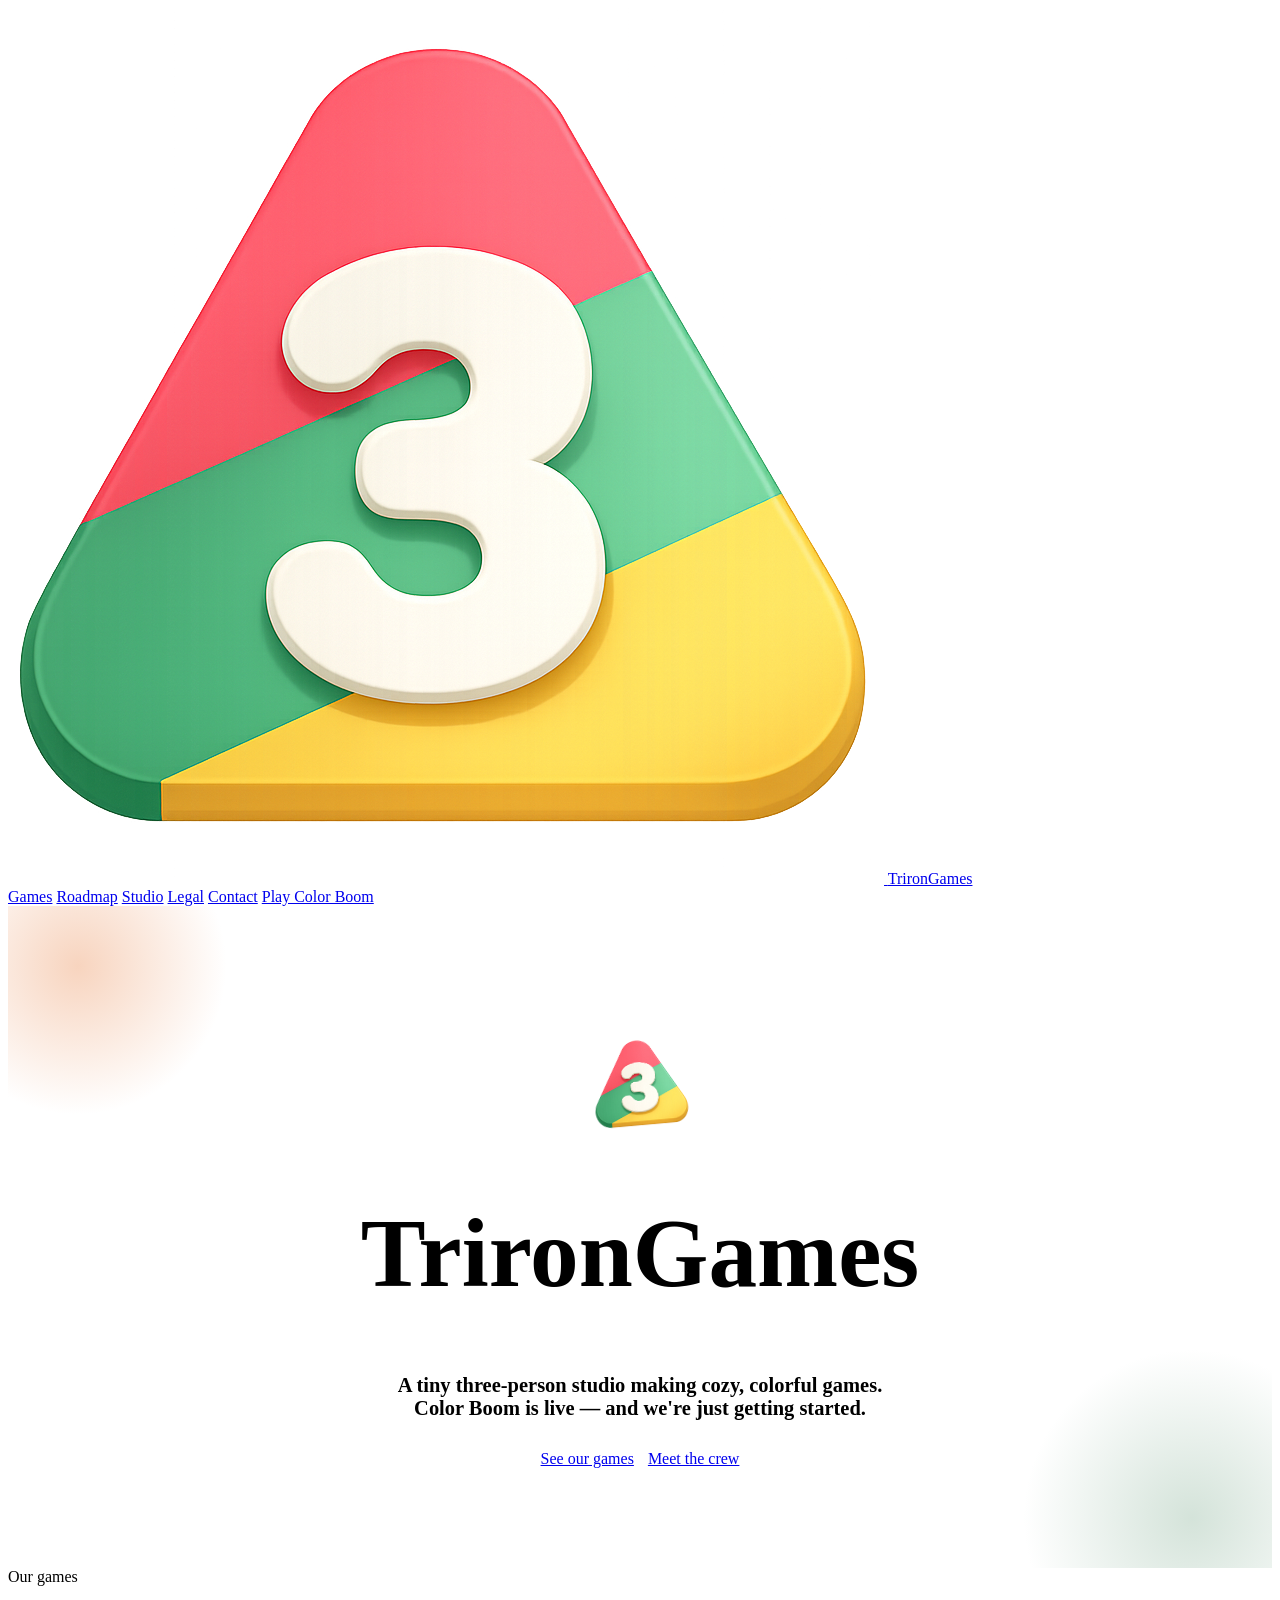
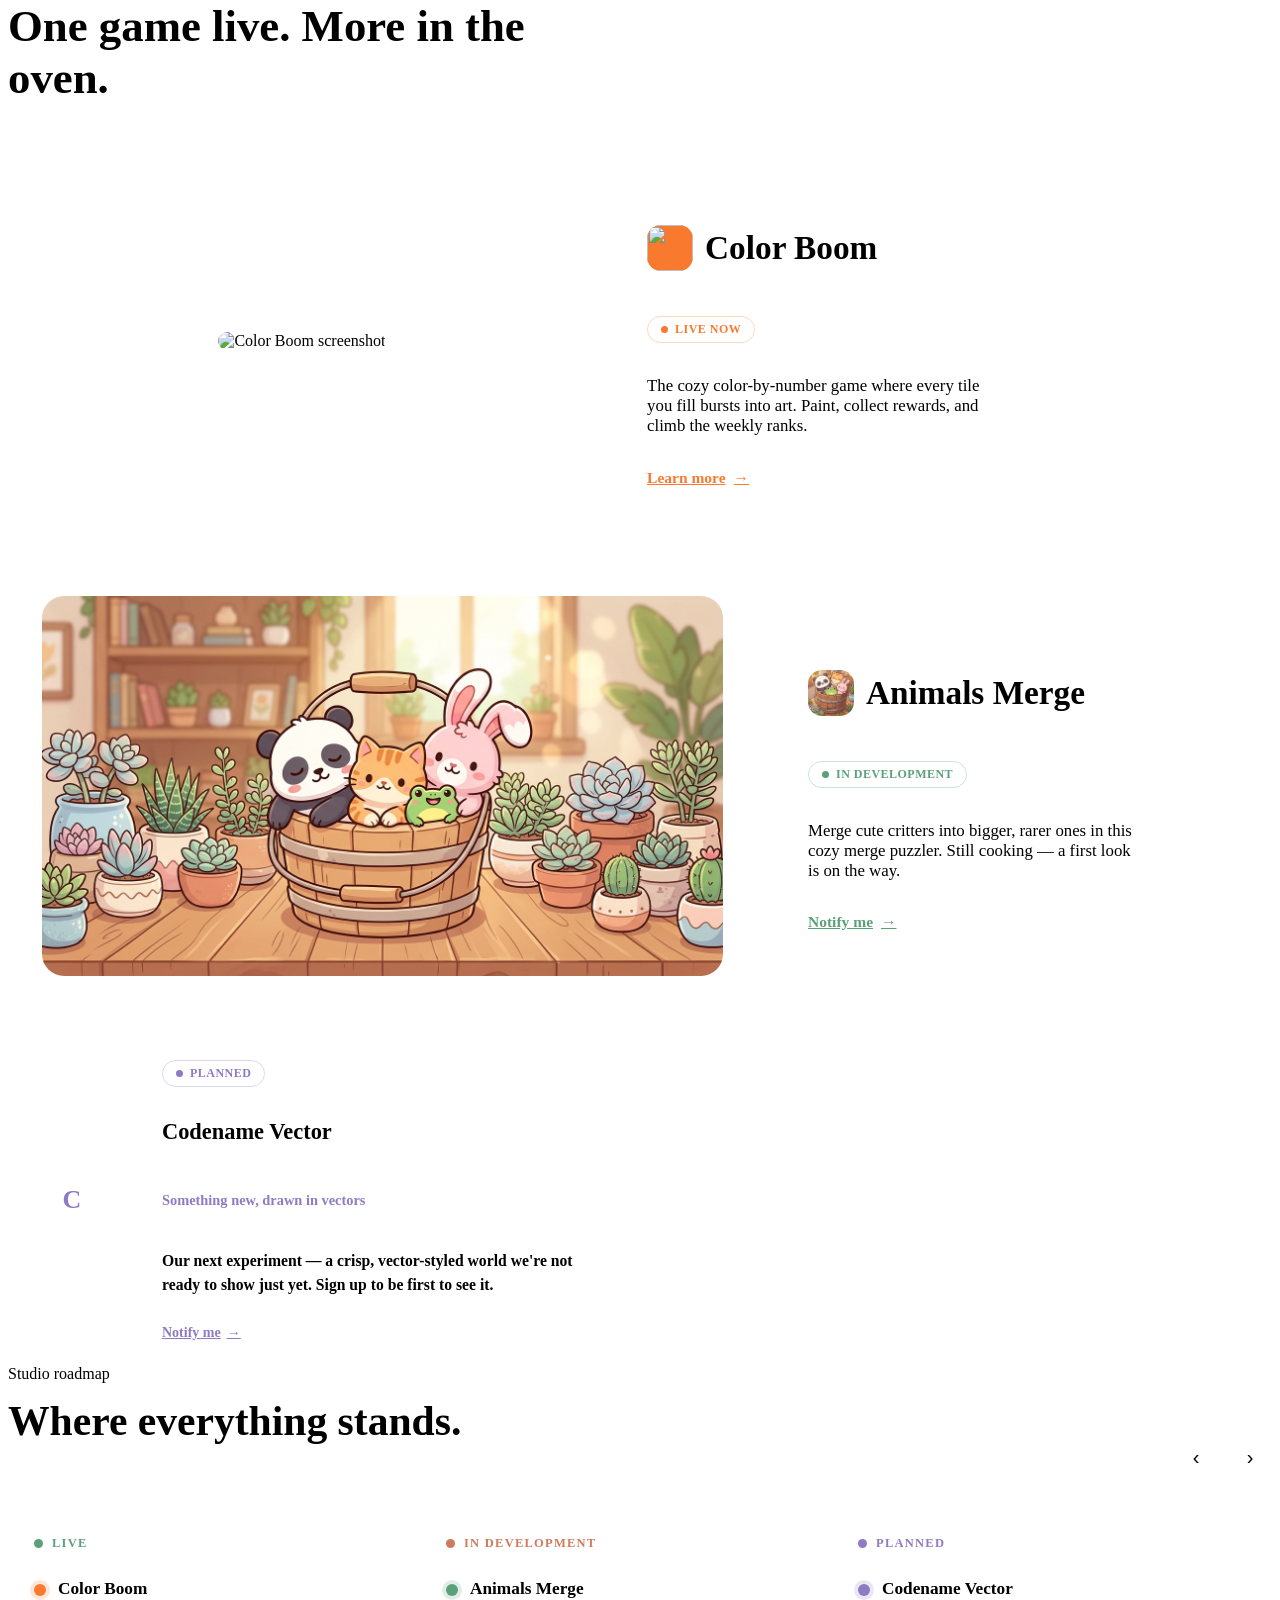
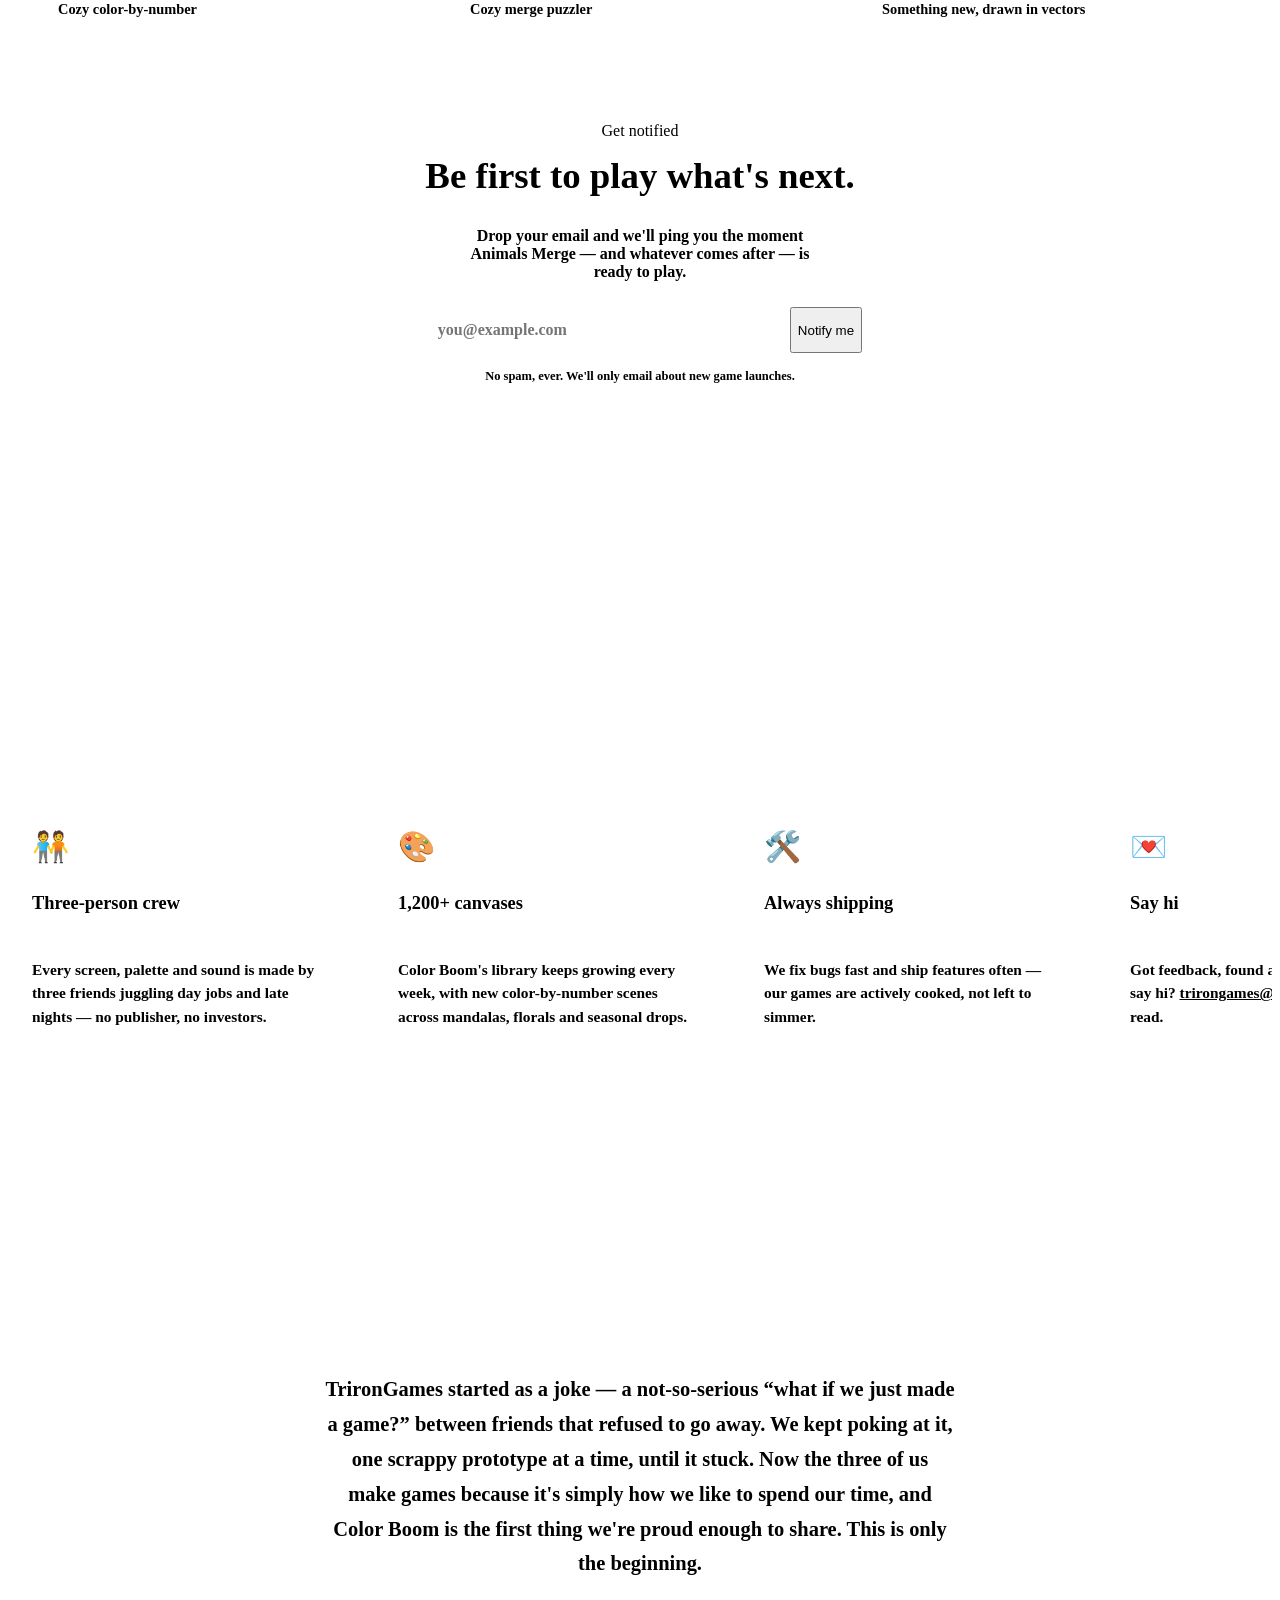
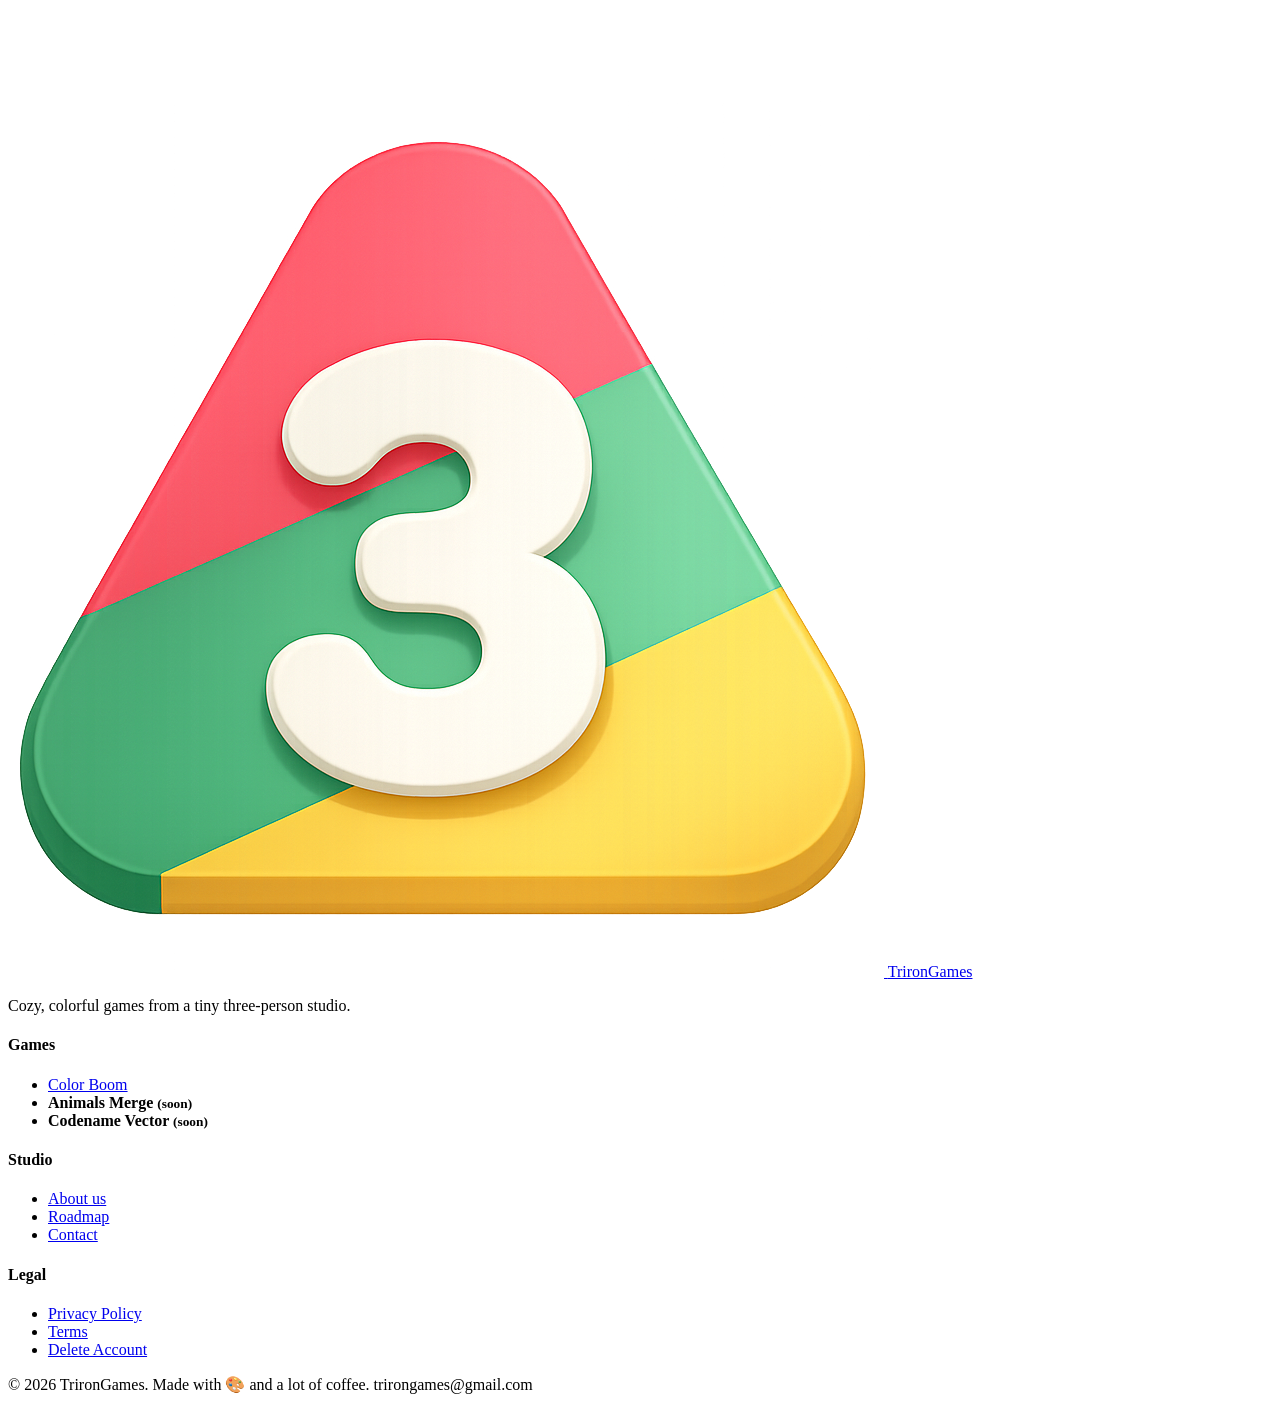
==== index.html @ b2eb78f8 "Refresh Animals Merge art and studio branding - Swap Animals Merge banner/icon for the new assets, a" ====
<!DOCTYPE html>
<html lang="en">
<head>
<meta charset="UTF-8" />
<meta name="viewport" content="width=device-width, initial-scale=1.0" />
<title>TrironGames — A tiny indie game studio</title>
<meta name="description" content="TrironGames is a tiny three-person indie studio making cozy, colorful games. Color Boom is live, with more on the way." />
<meta name="theme-color" content="#B25C43" />
<link rel="canonical" href="https://yuseres.github.io/trirongames/" />
<meta property="og:type" content="website" />
<meta property="og:site_name" content="TrironGames" />
<meta property="og:title" content="TrironGames — A tiny indie game studio" />
<meta property="og:description" content="A tiny three-person indie studio making cozy, colorful games. Color Boom is live, with more on the way." />
<meta property="og:url" content="https://yuseres.github.io/trirongames/" />
<meta property="og:image" content="https://yuseres.github.io/trirongames/games/color-boom/assets/logo.png" />
<meta name="twitter:card" content="summary_large_image" />
<link rel="icon" href="favicon.ico" sizes="any" />
<link rel="icon" type="image/png" href="assets/TrironGamesLogo2.png" />
<link rel="preconnect" href="https://fonts.googleapis.com" />
<link rel="preconnect" href="https://fonts.gstatic.com" crossorigin />
<link href="https://fonts.googleapis.com/css2?family=Baloo+2:wght@500;600;700;800&family=Nunito:wght@400;600;700;800;900&display=swap" rel="stylesheet" />
<link rel="stylesheet" href="assets/site.css" />
<style>
  /* Home-page-only styles */
  .home-hero {
    padding: clamp(80px, 11vw, 130px) 0 clamp(60px, 8vw, 100px); text-align: center;
    background: linear-gradient(165deg, var(--card-2) 0%, var(--bg-2) 60%, #E9D9CA 100%);
    border-radius: 0 0 var(--r-xl) var(--r-xl);
    color: var(--ink); position: relative; overflow: hidden;
  }
  .home-hero::before, .home-hero::after {
    content: ""; position: absolute; border-radius: 50%; pointer-events: none; opacity: .5;
  }
  .home-hero::before { width: 300px; height: 300px; top: -90px; left: -80px; background: radial-gradient(circle, #F0A97E, transparent 70%); }
  .home-hero::after  { width: 340px; height: 340px; bottom: -120px; right: -90px; background: radial-gradient(circle, #A9C7B4, transparent 70%); }
  .home-hero > * { position: relative; z-index: 1; }
  .home-hero .mark-big {
    width: 96px; height: 96px; border-radius: 26px; margin: 0 auto 26px;
    overflow: hidden;
    display: grid; place-items: center; font-size: 50px; color: #fff;
    box-shadow: var(--shadow-lg); transform: rotate(-5deg); background: var(--card);
  }
  .home-hero .mark-big img { width: 100%; height: 100%; object-fit: cover; display: block; }
  .home-hero h1 { font-size: clamp(3.1rem, 7.6vw, 6.6rem); color: var(--ink); }
  .home-hero .tag {
    margin: 20px auto 0; max-width: 48ch; font-size: clamp(1.05rem, 1.6vw, 1.3rem);
    color: var(--ink-2); font-weight: 700;
  }
  .home-hero .actions { display: flex; gap: 14px; justify-content: center; margin-top: 30px; flex-wrap: wrap; }

  /* ---------- Status pills (shared across grid + roadmap) ---------- */
  .status-pill {
    display: inline-flex; align-items: center; gap: 7px; font-family: var(--font-display);
    font-weight: 800; font-size: 12px; letter-spacing: .04em; text-transform: uppercase;
    padding: 5px 13px; border-radius: 999px; align-self: flex-start;
    color: var(--game-accent);
    background: color-mix(in srgb, var(--game-accent) 12%, var(--card));
    border: 1px solid color-mix(in srgb, var(--game-accent) 30%, transparent);
  }
  .status-pill::before { content: ""; width: 7px; height: 7px; border-radius: 50%; background: var(--game-accent); }
  .status-pill.is-live::before { box-shadow: 0 0 0 0 color-mix(in srgb, var(--game-accent) 60%, transparent); animation: pulse 2s infinite; }
  @keyframes pulse { 0%{box-shadow:0 0 0 0 color-mix(in srgb,var(--game-accent) 55%,transparent);} 70%{box-shadow:0 0 0 7px transparent;} 100%{box-shadow:0 0 0 0 transparent;} }

  /* ---------- Games grid ---------- */
  .games-grid { display: grid; grid-template-columns: 1fr; gap: 24px; }
  .game-card {
    display: grid; grid-template-columns: 1fr 1.15fr; align-items: stretch;
    border-radius: var(--r-xl); overflow: hidden; box-shadow: var(--shadow-lg);
    background: var(--card);
  }
  .game-card .shot { position: relative; background: color-mix(in srgb, var(--game-accent) 10%, var(--card-2)); display: grid; place-items: center; padding: 30px; }
  .game-card .shot img { border-radius: 26px; box-shadow: var(--shadow-md); border: 4px solid #fff; max-height: 380px; }
  .game-card .info { padding: clamp(30px, 4vw, 52px); display: flex; flex-direction: column; gap: 16px; justify-content: center; align-items: flex-start; }
  .game-card .icon-row { display: flex; align-items: center; gap: 12px; }
  .game-card .icon-row .mini-mark {
    width: 46px; height: 46px; border-radius: 14px; display: grid; place-items: center; font-size: 24px; color: #fff;
    overflow: hidden; box-shadow: var(--shadow-pop); background: var(--game-accent);
  }
  .game-card .icon-row .mini-mark img { width: 100%; height: 100%; object-fit: cover; display: block; }
  .game-card h3 { font-size: clamp(1.6rem, 2.6vw, 2.2rem); }
  .game-card p.blurb { color: var(--ink-2); font-size: 1.05rem; max-width: 40ch; }
  .game-card .learn { font-family: var(--font-display); font-weight: 700; font-size: 15.5px; color: var(--game-accent); display: inline-flex; align-items: center; gap: 8px; }
  .game-card .learn:hover .arrow { transform: translateX(3px); }
  .game-card .arrow { transition: transform .2s; }
  @media (max-width: 800px) { .game-card { grid-template-columns: 1fr; } }

  /* Coming-soon codename cards */
  .codename-grid { display: grid; grid-template-columns: 1fr 1fr; gap: 24px; margin-top: 24px; }
  .codename-card {
    display: grid; grid-template-columns: 128px 1fr; align-items: stretch;
    border-radius: var(--r-lg); overflow: hidden; box-shadow: var(--shadow-md);
    background: var(--card); border: 1px solid var(--line);
  }
  .codename-card .cc-art {
    display: grid; place-items: center; position: relative; overflow: hidden;
    background:
      radial-gradient(circle at 30% 25%, color-mix(in srgb, var(--game-accent) 45%, transparent), transparent 60%),
      radial-gradient(circle at 75% 80%, color-mix(in srgb, var(--game-accent) 30%, transparent), transparent 55%),
      color-mix(in srgb, var(--game-accent) 14%, var(--card-2));
  }
  .codename-card .cc-art .cc-mark {
    width: 62px; height: 62px; border-radius: 18px; display: grid; place-items: center;
    background: var(--card); box-shadow: var(--shadow-sm); overflow: hidden;
    font-family: var(--font-display); font-weight: 800; font-size: 26px; color: var(--game-accent);
  }
  .codename-card .cc-art .cc-mark img { width: 100%; height: 100%; object-fit: cover; display: block; }
  .codename-card .cc-body { padding: 26px 26px 24px; display: flex; flex-direction: column; gap: 10px; }
  .codename-card h3 { font-size: 1.4rem; }
  .codename-card .cc-genre { font-family: var(--font-display); font-weight: 700; font-size: .9rem; color: var(--game-accent); }
  .codename-card .blurb { color: var(--ink-2); font-size: .98rem; font-weight: 600; line-height: 1.55; }
  .codename-card .cc-notify { font-family: var(--font-display); font-weight: 800; font-size: 14px; color: var(--game-accent); display: inline-flex; align-items: center; gap: 6px; margin-top: 2px; }
  .codename-card .cc-notify:hover { color: var(--game-accent); }
  @media (max-width: 720px) { .codename-grid { grid-template-columns: 1fr; } .codename-card { grid-template-columns: 92px 1fr; } }

  /* ---------- Studio roadmap ---------- */
  .roadmap-head { display: flex; align-items: flex-end; justify-content: space-between; gap: 24px; margin-bottom: 30px; flex-wrap: wrap; }
  .roadmap-nav { display: flex; gap: 10px; }
  .rm-arrow {
    width: 44px; height: 44px; border-radius: 50%; border: 1px solid var(--line-2);
    background: var(--card); color: var(--ink); font-size: 20px; cursor: pointer; transition: .2s; box-shadow: var(--shadow-sm);
  }
  .rm-arrow:hover { transform: translateY(-2px); color: var(--primary); }
  .roadmap-row { display: flex; gap: 20px; overflow-x: auto; scroll-snap-type: x mandatory; padding-bottom: 6px; scrollbar-width: none; }
  .roadmap-row::-webkit-scrollbar { display: none; }
  .stage {
    scroll-snap-align: start; flex: 0 0 min(340px, 86vw);
    background: var(--card); border-radius: var(--r-lg); border: 1px solid var(--line);
    box-shadow: var(--shadow-md); padding: 26px; display: flex; flex-direction: column; gap: 8px;
  }
  .stage-label { font-family: var(--font-display); font-weight: 800; font-size: 12.5px; letter-spacing: .1em; text-transform: uppercase; color: var(--ink-3); display: flex; align-items: center; gap: 9px; margin-bottom: 8px; }
  .stage-label .dot { width: 9px; height: 9px; border-radius: 50%; background: currentColor; }
  .stage-game { display: flex; align-items: flex-start; gap: 12px; padding: 12px 0; border-top: 1px solid var(--line); }
  .stage-game:first-of-type { border-top: none; }
  .stage-game .sg-dot { width: 12px; height: 12px; border-radius: 50%; margin-top: 5px; flex: 0 0 auto; background: var(--game-accent); box-shadow: 0 0 0 4px color-mix(in srgb, var(--game-accent) 18%, transparent); }
  .stage-game b { font-family: var(--font-display); font-weight: 800; font-size: 1.08rem; color: var(--ink); }
  .stage-game span { display: block; font-size: .9rem; font-weight: 600; color: var(--ink-2); margin-top: 2px; }
  .stage-empty { color: var(--ink-3); font-weight: 700; font-size: .95rem; padding: 12px 0; }

  /* ---------- Dev log — dark contrasting band ---------- */
  .devlog-band { background: var(--ink); padding: clamp(56px, 8vw, 100px) 0; margin-top: clamp(56px, 8vw, 100px); }
  .devlog-head { display: flex; align-items: flex-end; justify-content: space-between; gap: 24px; margin-bottom: 32px; flex-wrap: wrap; }
  .devlog-nav { display: flex; gap: 10px; }
  .devlog-arrow { width: 44px; height: 44px; border-radius: 50%; border: 1px solid rgba(255,255,255,.25); background: rgba(255,255,255,.08); color: #fff; font-size: 20px; cursor: pointer; transition: .2s; }
  .devlog-arrow:hover { background: rgba(255,255,255,.18); }
  .devlog-row { display: flex; gap: 18px; overflow-x: auto; scroll-snap-type: x mandatory; padding-bottom: 6px; scrollbar-width: none; }
  .devlog-row::-webkit-scrollbar { display: none; }
  .devlog-card { scroll-snap-align: start; flex: 0 0 min(300px, 84vw); background: var(--card); border-radius: var(--r-lg); padding: 26px 24px; display: flex; flex-direction: column; gap: 10px; box-shadow: var(--shadow-md); }
  .devlog-card .dl-em { font-size: 30px; }
  .devlog-card h3 { font-family: var(--font-display); font-weight: 800; font-size: 1.15rem; color: var(--ink); }
  .devlog-card p { font-size: .96rem; color: var(--ink-2); font-weight: 600; line-height: 1.55; }
  .devlog-card p a { color: var(--primary); font-weight: 800; }

  /* ---------- Notify-me hook ---------- */
  .notify-panel {
    background: linear-gradient(150deg, var(--card) 0%, var(--card-2) 100%);
    border: 1px solid var(--line); border-radius: var(--r-xl); box-shadow: var(--shadow-lg);
    padding: clamp(36px, 5vw, 60px); text-align: center; max-width: 720px; margin: 0 auto;
  }
  .notify-panel h2 { font-size: clamp(1.6rem, 3vw, 2.3rem); }
  .notify-panel p.sub { color: var(--ink-2); font-weight: 700; margin: 12px auto 0; max-width: 44ch; }
  .notify-form { display: flex; gap: 12px; justify-content: center; margin-top: 26px; flex-wrap: wrap; }
  .notify-form input {
    font-family: var(--font-body); font-weight: 700; font-size: 16px; color: var(--ink);
    padding: 14px 20px; border-radius: 999px; border: 1px solid var(--line-2); background: var(--card);
    min-width: min(320px, 78vw); outline: none; transition: border-color .2s, box-shadow .2s;
  }
  .notify-form input:focus { border-color: var(--primary); box-shadow: 0 0 0 4px color-mix(in srgb, var(--primary) 18%, transparent); }
  .notify-done { display: none; margin-top: 22px; font-family: var(--font-display); font-weight: 800; font-size: 1.15rem; color: var(--primary); }
  .notify-note { margin-top: 16px; font-size: 12.5px; font-weight: 700; color: var(--ink-3); }

  /* ---------- Team roster ---------- */
  .roster { display: grid; grid-template-columns: repeat(3, 1fr); gap: 24px; margin-top: 40px; }
  .member {
    background: var(--card); border: 1px solid var(--line); border-radius: var(--r-lg);
    box-shadow: var(--shadow-md); padding: 34px 26px; text-align: center; display: flex; flex-direction: column; align-items: center; gap: 8px;
  }
  .member .av-ring { padding: 5px; border-radius: 50%; background: linear-gradient(150deg, color-mix(in srgb, var(--game-accent) 65%, #fff), var(--game-accent)); box-shadow: 0 12px 26px -10px color-mix(in srgb, var(--game-accent) 60%, transparent); margin-bottom: 8px; }
  .member .av { width: 128px; height: 128px; border-radius: 50%; object-fit: cover; background: var(--card-2); border: 4px solid #fff; display: grid; place-items: center; font-family: var(--font-display); font-weight: 800; font-size: 44px; color: var(--game-accent); }
  .member .av img { width: 100%; height: 100%; border-radius: 50%; object-fit: cover; display: block; }
  .member b { font-family: var(--font-display); font-weight: 800; font-size: 1.5rem; color: var(--ink); }
  .member .role { font-weight: 800; font-size: .95rem; color: var(--game-accent); }
  .member .bio { font-size: .96rem; font-weight: 600; color: var(--ink-2); line-height: 1.55; max-width: 30ch; }
  .member .building { margin-top: 6px; font-family: var(--font-display); font-weight: 800; font-size: 11.5px; letter-spacing: .04em; text-transform: uppercase; color: var(--ink-2); background: var(--card-2); border: 1px solid var(--line); border-radius: 999px; padding: 5px 13px; }
  .member .building span { color: var(--game-accent); }
  @media (max-width: 820px) { .roster { grid-template-columns: 1fr; max-width: 420px; margin-left: auto; margin-right: auto; } }

  /* Studio intro panel */
  .who-panel { position: relative; overflow: hidden; background: var(--card); border-radius: var(--r-xl); box-shadow: var(--shadow-lg); padding: clamp(48px, 7vw, 80px) clamp(24px, 6vw, 60px); text-align: center; }
  .who-panel::before { content: ""; position: absolute; top: -120px; right: -120px; width: 320px; height: 320px; border-radius: 50%; background: radial-gradient(circle, var(--primary-2), transparent 70%); opacity: .16; pointer-events: none; }
  .who-pill { position: relative; display: inline-flex; align-items: center; justify-content: center; padding: 16px 46px; border-radius: 999px; margin-bottom: clamp(24px, 4vw, 40px); background: linear-gradient(150deg, var(--primary-2), var(--primary)); box-shadow: var(--shadow-pop); font-family: var(--font-display); font-weight: 800; color: #fff; font-size: clamp(1.6rem, 3.2vw, 2.4rem); letter-spacing: -.01em; z-index: 1; white-space: nowrap; }
  .who-story { max-width: 62ch; margin: 0 auto; position: relative; z-index: 1; font-size: clamp(1.05rem, 1.6vw, 1.28rem); line-height: 1.7; font-weight: 700; color: var(--ink); text-wrap: pretty; }
  .who-story .hl { color: var(--primary); font-weight: 800; }
</style>
<template id="__bundler_thumbnail">
<svg xmlns="http://www.w3.org/2000/svg" viewBox="0 0 100 100">
<rect width="100" height="100" fill="#F6EFE7"/>
<rect x="30" y="30" width="40" height="40" rx="12" fill="#B25C43"/>
<circle cx="50" cy="50" r="9" fill="#fff"/>
</svg>
</template>
</head>
<body>

<nav class="site-nav">
  <div class="wrap">
    <div class="nav-inner">
      <a class="site-brand" href="#top">
        <span class="mark"><img src="assets/trirongames-icon.png" alt="" /></span>
        <span>TrironGames</span>
      </a>
      <div class="site-nav-links">
        <a href="#games">Games</a>
        <a href="#roadmap">Roadmap</a>
        <a href="#studio">Studio</a>
        <a href="legal/index.html">Legal</a>
        <a href="mailto:trirongames@gmail.com">Contact</a>
        <a class="cta" href="games/color-boom/index.html">Play Color Boom</a>
      </div>
    </div>
  </div>
</nav>

<header class="home-hero wrap" id="top">
  <div class="mark-big"><img src="assets/trirongames-icon.png" alt="" /></div>
  <h1>TrironGames</h1>
  <p class="tag">A tiny three-person studio making cozy, colorful games. Color Boom is live — and we're just getting started.</p>
  <div class="actions">
    <a class="btn btn-primary" href="#games">See our games</a>
    <a class="btn btn-ghost" href="#studio">Meet the crew</a>
  </div>
</header>

<section class="section" id="games">
  <div class="wrap">
    <div style="max-width:620px; margin-bottom: 40px;">
      <span class="eyebrow">Our games</span>
      <h2 style="font-size:clamp(1.9rem,3.6vw,2.8rem); margin-top:14px;">One game live. More in the oven.</h2>
    </div>

    <div class="games-grid" id="gamesGrid" aria-live="polite"></div>
    <div class="codename-grid" id="codenameGrid"></div>

    <noscript>
      <ul style="margin-top:24px; line-height:2; font-weight:700;">
        <li><a href="games/color-boom/index.html">Color Boom</a> — live now, a cozy color-by-number game.</li>
        <li>Animals Merge — a cozy merge puzzler, in development.</li>
        <li>Codename Vector — a new vector-styled title, planned.</li>
      </ul>
    </noscript>
  </div>
</section>

<section class="section" id="roadmap" style="padding-top:0;">
  <div class="wrap">
    <div class="roadmap-head">
      <div>
        <span class="eyebrow">Studio roadmap</span>
        <h2 style="font-size:clamp(1.9rem,3.6vw,2.6rem); margin-top:14px;">Where everything stands.</h2>
      </div>
      <div class="roadmap-nav">
        <button class="rm-arrow" id="rmPrev" aria-label="Previous">‹</button>
        <button class="rm-arrow" id="rmNext" aria-label="Next">›</button>
      </div>
    </div>
    <div class="roadmap-row" id="roadmapRow"></div>
  </div>
</section>

<section class="section" id="notify" style="padding-top:0;">
  <div class="wrap">
    <div class="notify-panel">
      <span class="eyebrow" style="justify-content:center;">Get notified</span>
      <h2 style="margin-top:14px;">Be first to play what's next.</h2>
      <p class="sub">Drop your email and we'll ping you the moment Animals Merge — and whatever comes after — is ready to play.</p>
      <!-- Placeholder only: this form is inert and no data leaves the page yet.
           To go live, add action="https://formspree.io/f/XXXX" method="POST"
           and remove the preventDefault handler in the script below. -->
      <form class="notify-form" id="notifyForm" novalidate>
        <input type="email" id="notifyEmail" name="email" placeholder="you@example.com" aria-label="Email address" required />
        <button class="btn btn-primary" type="submit">Notify me</button>
      </form>
      <p class="notify-done" id="notifyDone">Thanks — you're on the list. We'll be in touch. 🎉</p>
      <p class="notify-note">No spam, ever. We'll only email about new game launches.</p>
    </div>
  </div>
</section>

<section class="devlog-band" id="devlog">
  <div class="wrap">
    <div class="devlog-head">
      <div>
        <span class="eyebrow" style="color:#fff;">Dev log</span>
        <h2 style="font-size:clamp(1.9rem,3.6vw,2.6rem); margin-top:14px; color:#fff;">Building it in the open.</h2>
      </div>
      <div class="devlog-nav">
        <button class="devlog-arrow" id="devlogPrev" aria-label="Previous">‹</button>
        <button class="devlog-arrow" id="devlogNext" aria-label="Next">›</button>
      </div>
    </div>
    <div class="devlog-row" id="devlogRow">
      <article class="devlog-card">
        <span class="dl-em">🧑‍🤝‍🧑</span>
        <h3>Three-person crew</h3>
        <p>Every screen, palette and sound is made by three friends juggling day jobs and late nights — no publisher, no investors.</p>
      </article>
      <article class="devlog-card">
        <span class="dl-em">🎨</span>
        <h3>1,200+ canvases</h3>
        <p>Color Boom's library keeps growing every week, with new color-by-number scenes across mandalas, florals and seasonal drops.</p>
      </article>
      <article class="devlog-card">
        <span class="dl-em">🛠️</span>
        <h3>Always shipping</h3>
        <p>We fix bugs fast and ship features often — our games are actively cooked, not left to simmer.</p>
      </article>
      <article class="devlog-card">
        <span class="dl-em">💌</span>
        <h3>Say hi</h3>
        <p>Got feedback, found a bug, or just want to say hi? <a href="mailto:trirongames@gmail.com">trirongames@gmail.com</a> always gets read.</p>
      </article>
    </div>
  </div>
</section>

<section class="section" id="studio" style="padding-top:0;">
  <div class="wrap">
    <div class="who-panel">
      <div class="who-pill">Who we are</div>
      <p class="who-story">
        TrironGames <span class="hl">started as a joke</span> — a not-so-serious
        “what if we just made a game?” between friends that refused to go away. We kept
        poking at it, one scrappy prototype at a time, until it stuck. Now the three of
        us make games because it's simply <span class="hl">how we like to spend our time</span>,
        and Color Boom is the first thing we're proud enough to share. This is only the beginning.
      </p>
    </div>

    <div class="roster" id="roster"></div>
  </div>
</section>

<footer class="site-footer">
  <div class="wrap">
    <div class="footer-top">
      <div class="footer-brand">
        <a class="site-brand" href="#top">
          <span class="mark"><img src="assets/trirongames-icon.png" alt="" /></span>
          <span>TrironGames</span>
        </a>
        <p>Cozy, colorful games from a tiny three-person studio.</p>
      </div>
      <div>
        <h4>Games</h4>
        <ul id="footerGames">
          <li><a href="games/color-boom/index.html">Color Boom</a></li>
        </ul>
      </div>
      <div>
        <h4>Studio</h4>
        <ul>
          <li><a href="#studio">About us</a></li>
          <li><a href="#roadmap">Roadmap</a></li>
          <li><a href="mailto:trirongames@gmail.com">Contact</a></li>
        </ul>
      </div>
      <div>
        <h4>Legal</h4>
        <ul>
          <li><a href="legal/privacy-policy.html">Privacy Policy</a></li>
          <li><a href="legal/terms.html">Terms</a></li>
          <li><a href="legal/delete-account.html">Delete Account</a></li>
        </ul>
      </div>
    </div>
    <div class="footer-bot">
      <span>© 2026 TrironGames. Made with 🎨 and a lot of coffee.</span>
      <span>trirongames@gmail.com</span>
    </div>
  </div>
</footer>

<script src="assets/games.js" defer></script>
<script src="assets/team.js" defer></script>
<script>
  window.addEventListener('DOMContentLoaded', function () {
    var GAMES = window.TRIRON_GAMES || [];
    var TEAM = window.TRIRON_TEAM || [];
    var STATUS_LABEL = { live: 'Live now', dev: 'In development', planned: 'Planned' };

    function esc(s) {
      return String(s == null ? '' : s).replace(/[&<>"]/g, function (c) {
        return { '&': '&amp;', '<': '&lt;', '>': '&gt;', '"': '&quot;' }[c];
      });
    }
    function initials(name) {
      return String(name || '?').trim().charAt(0).toUpperCase();
    }

    /* ---- Games grid: games with a banner = feature card, others = codename cards ---- */
    var grid = document.getElementById('gamesGrid');
    var codeGrid = document.getElementById('codenameGrid');
    if (grid && codeGrid) {
      var liveHTML = '', codeHTML = '';
      GAMES.forEach(function (g) {
        var accent = 'style="--game-accent:' + esc(g.accent || '') + '"';
        if (g.banner) {
          var isLive = g.status === 'live';
          liveHTML +=
            '<article class="game-card" ' + accent + '>' +
              '<div class="shot">' +
                '<img src="' + esc(g.banner) + '" alt="' + esc(g.name) + ' screenshot" loading="lazy" decoding="async" />' +
              '</div>' +
              '<div class="info">' +
                '<div class="icon-row">' +
                  '<div class="mini-mark">' + (g.icon ? '<img src="' + esc(g.icon) + '" alt="" />' : esc(initials(g.name))) + '</div>' +
                  '<h3>' + esc(g.name) + '</h3>' +
                '</div>' +
                '<span class="status-pill' + (isLive ? ' is-live' : '') + '">' + esc(STATUS_LABEL[g.status] || g.status) + '</span>' +
                '<p class="blurb">' + esc(g.blurb) + '</p>' +
                (g.url ? '<a class="learn" href="' + esc(g.url) + '">' + esc(g.cta || 'Learn more') + ' <span class="arrow">→</span></a>' :
                  '<a class="learn" href="#notify">Notify me <span class="arrow">→</span></a>') +
              '</div>' +
            '</article>';
        } else {
          codeHTML +=
            '<article class="codename-card" ' + accent + '>' +
              '<div class="cc-art"><span class="cc-mark">' + (g.icon ? '<img src="' + esc(g.icon) + '" alt="" />' : esc(initials(g.name))) + '</span></div>' +
              '<div class="cc-body">' +
                '<span class="status-pill">' + esc(STATUS_LABEL[g.status] || g.status) + '</span>' +
                '<h3>' + esc(g.name) + '</h3>' +
                (g.genre ? '<p class="cc-genre">' + esc(g.genre) + '</p>' : '') +
                '<p class="blurb">' + esc(g.blurb) + '</p>' +
                '<a class="cc-notify" href="#notify">Notify me <span>→</span></a>' +
              '</div>' +
            '</article>';
        }
      });
      grid.innerHTML = liveHTML;
      codeGrid.innerHTML = codeHTML;
    }

    /* ---- Roadmap: one stage column per status ---- */
    var rmRow = document.getElementById('roadmapRow');
    if (rmRow) {
      var stages = [
        { key: 'live', label: 'Live', color: '#5AA17A' },
        { key: 'dev', label: 'In development', color: '#CE7A5C' },
        { key: 'planned', label: 'Planned', color: '#8E7BC4' }
      ];
      rmRow.innerHTML = stages.map(function (st) {
        var games = GAMES.filter(function (g) { return g.status === st.key; });
        var body = games.length
          ? games.map(function (g) {
              return '<div class="stage-game" style="--game-accent:' + esc(g.accent || st.color) + '">' +
                       '<span class="sg-dot"></span>' +
                       '<div><b>' + esc(g.name) + '</b><span>' + esc(g.genre || '') + '</span></div>' +
                     '</div>';
            }).join('')
          : '<div class="stage-empty">Nothing here yet.</div>';
        return '<div class="stage">' +
                 '<div class="stage-label" style="color:' + esc(st.color) + '"><span class="dot"></span>' + esc(st.label) + '</div>' +
                 body +
               '</div>';
      }).join('');

      var step = function () { return Math.min(360, rmRow.clientWidth * 0.9); };
      var rp = document.getElementById('rmPrev'), rn = document.getElementById('rmNext');
      if (rp) rp.addEventListener('click', function () { rmRow.scrollBy({ left: -step(), behavior: 'smooth' }); });
      if (rn) rn.addEventListener('click', function () { rmRow.scrollBy({ left: step(), behavior: 'smooth' }); });
    }

    /* ---- Team roster ---- */
    var roster = document.getElementById('roster');
    if (roster) {
      roster.innerHTML = TEAM.map(function (m) {
        var avatar = m.photo
          ? '<div class="av"><img src="' + esc(m.photo) + '" alt="' + esc(m.name) + '" loading="lazy" decoding="async" /></div>'
          : '<div class="av">' + esc(m.initials || initials(m.name)) + '</div>';
        return '<div class="member" style="--game-accent:' + esc(m.accent || '') + '">' +
                 '<div class="av-ring">' + avatar + '</div>' +
                 '<b>' + esc(m.name) + '</b>' +
                 '<span class="role">' + esc(m.role) + '</span>' +
                 '<p class="bio">' + esc(m.bio) + '</p>' +
                 (m.building ? '<span class="building">Building <span>' + esc(m.building) + '</span></span>' : '') +
               '</div>';
      }).join('');
    }

    /* ---- Footer games list ---- */
    var footerGames = document.getElementById('footerGames');
    if (footerGames) {
      footerGames.innerHTML = GAMES.map(function (g) {
        return '<li>' + (g.url
          ? '<a href="' + esc(g.url) + '">' + esc(g.name) + '</a>'
          : '<span style="color:var(--ink-3);font-weight:700;">' + esc(g.name) + ' <small>(soon)</small></span>') + '</li>';
      }).join('');
    }

    /* ---- Dev log arrows ---- */
    (function () {
      var row = document.getElementById('devlogRow');
      var prev = document.getElementById('devlogPrev');
      var next = document.getElementById('devlogNext');
      if (!row || !prev || !next) return;
      var step = function () { return Math.min(300, row.clientWidth * 0.85); };
      prev.addEventListener('click', function () { row.scrollBy({ left: -step(), behavior: 'smooth' }); });
      next.addEventListener('click', function () { row.scrollBy({ left: step(), behavior: 'smooth' }); });
    })();

    /* ---- Notify-me (inert placeholder) ---- */
    var form = document.getElementById('notifyForm');
    if (form) {
      form.addEventListener('submit', function (e) {
        e.preventDefault();
        var email = document.getElementById('notifyEmail');
        if (email && !email.checkValidity()) { email.reportValidity(); return; }
        form.style.display = 'none';
        var done = document.getElementById('notifyDone');
        if (done) done.style.display = 'block';
      });
    }
  });
</script>

</body>
</html>
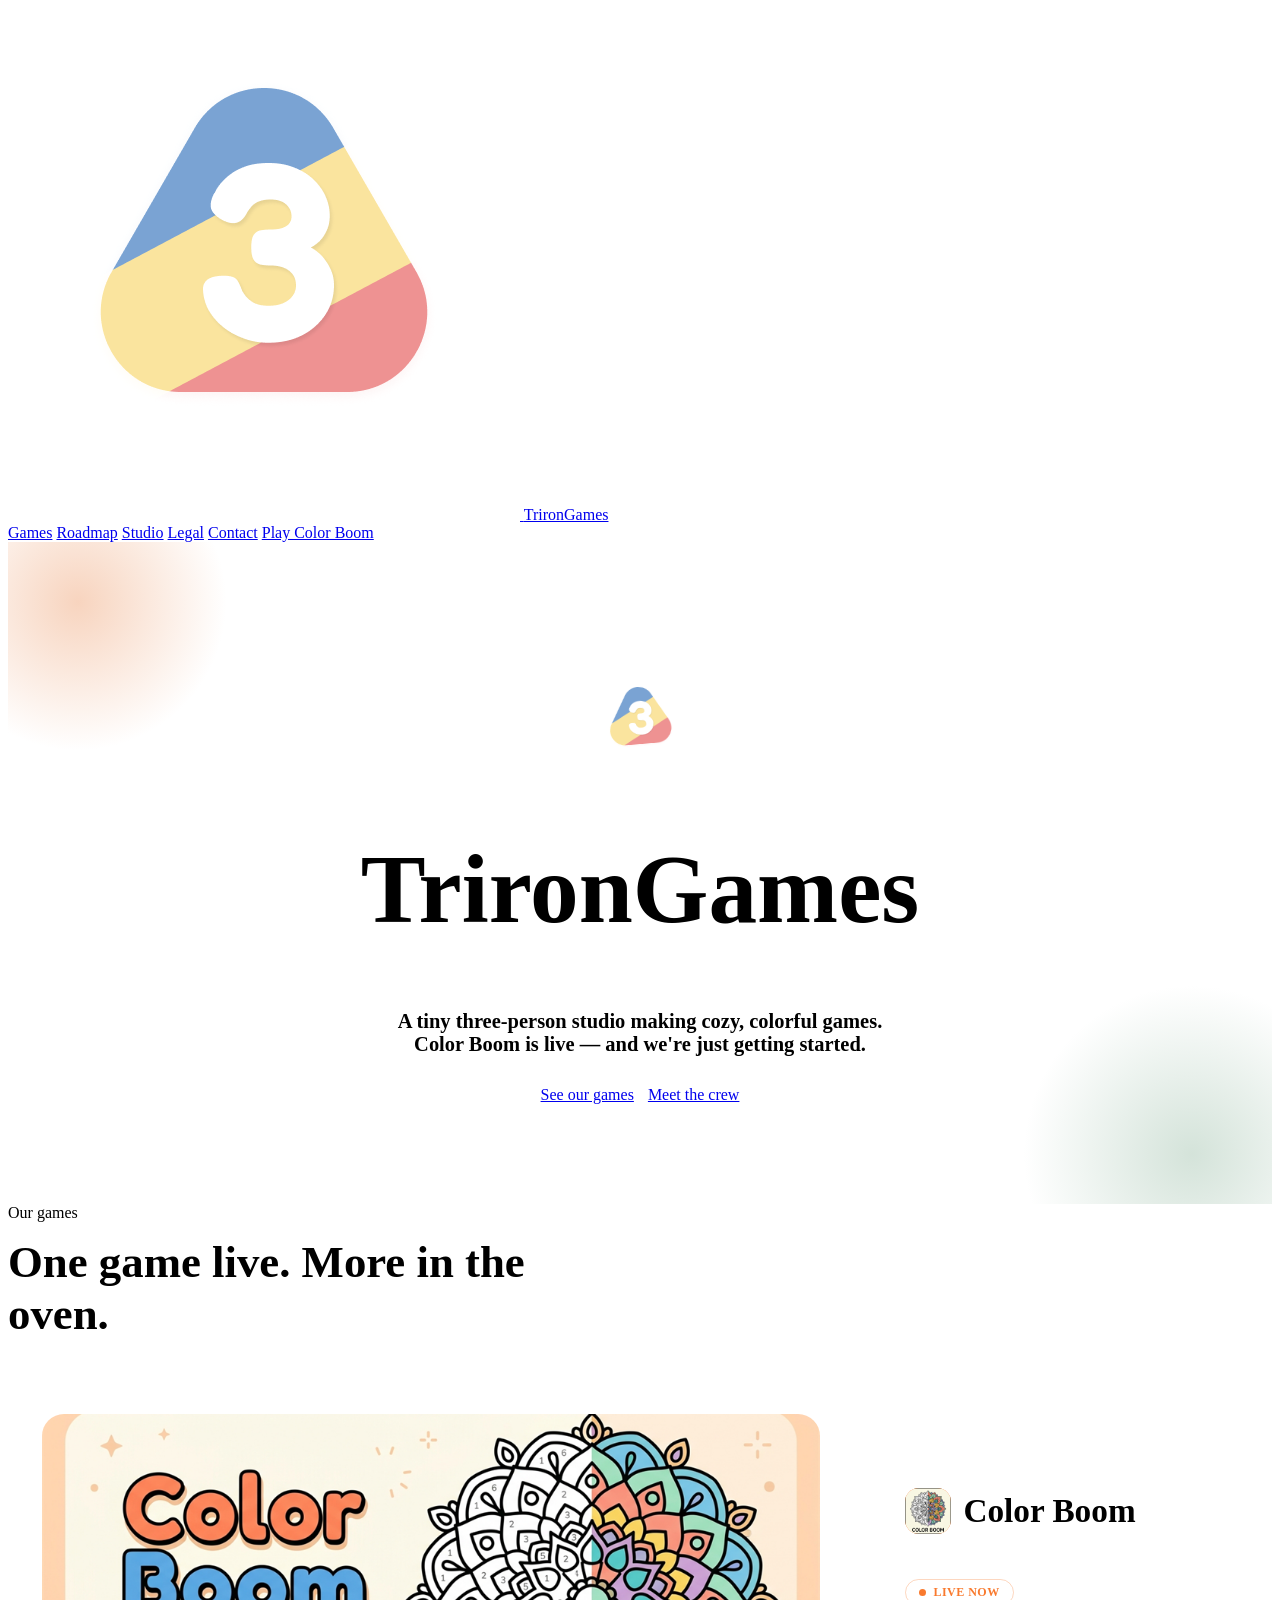
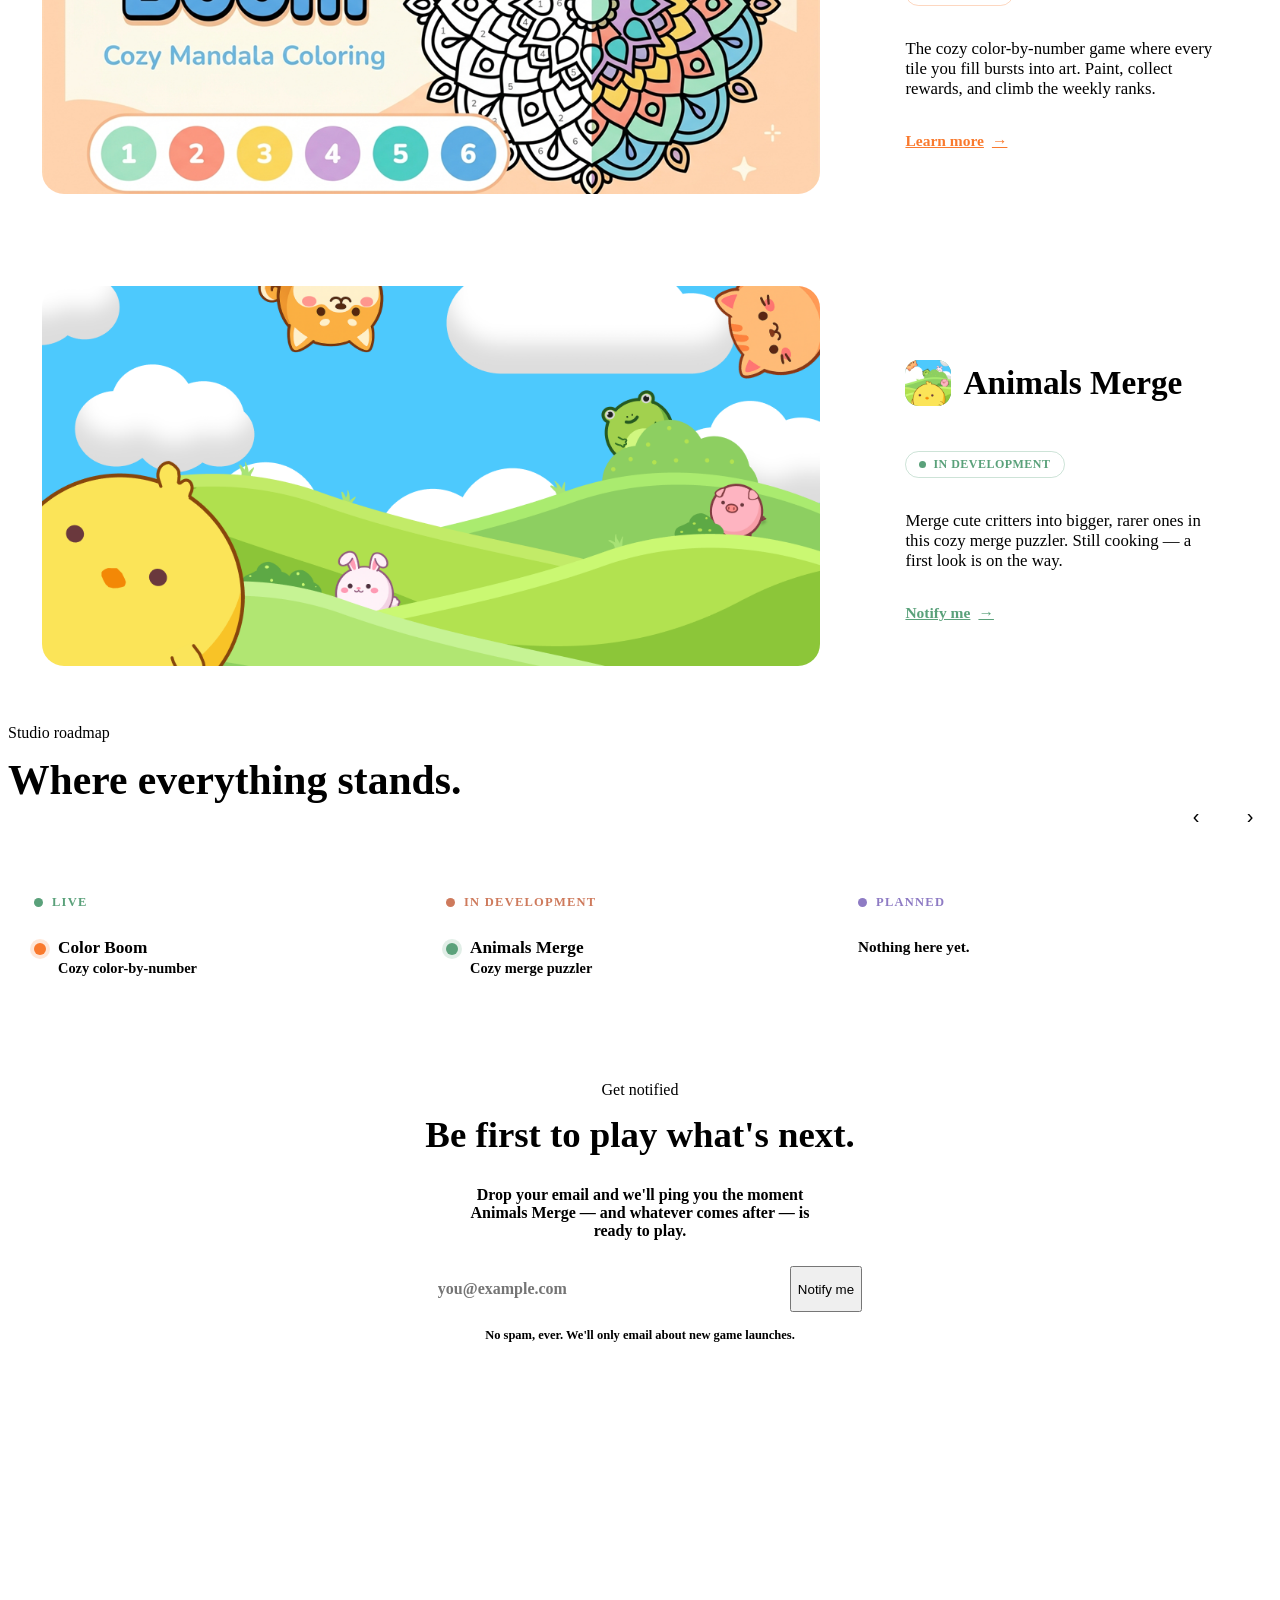
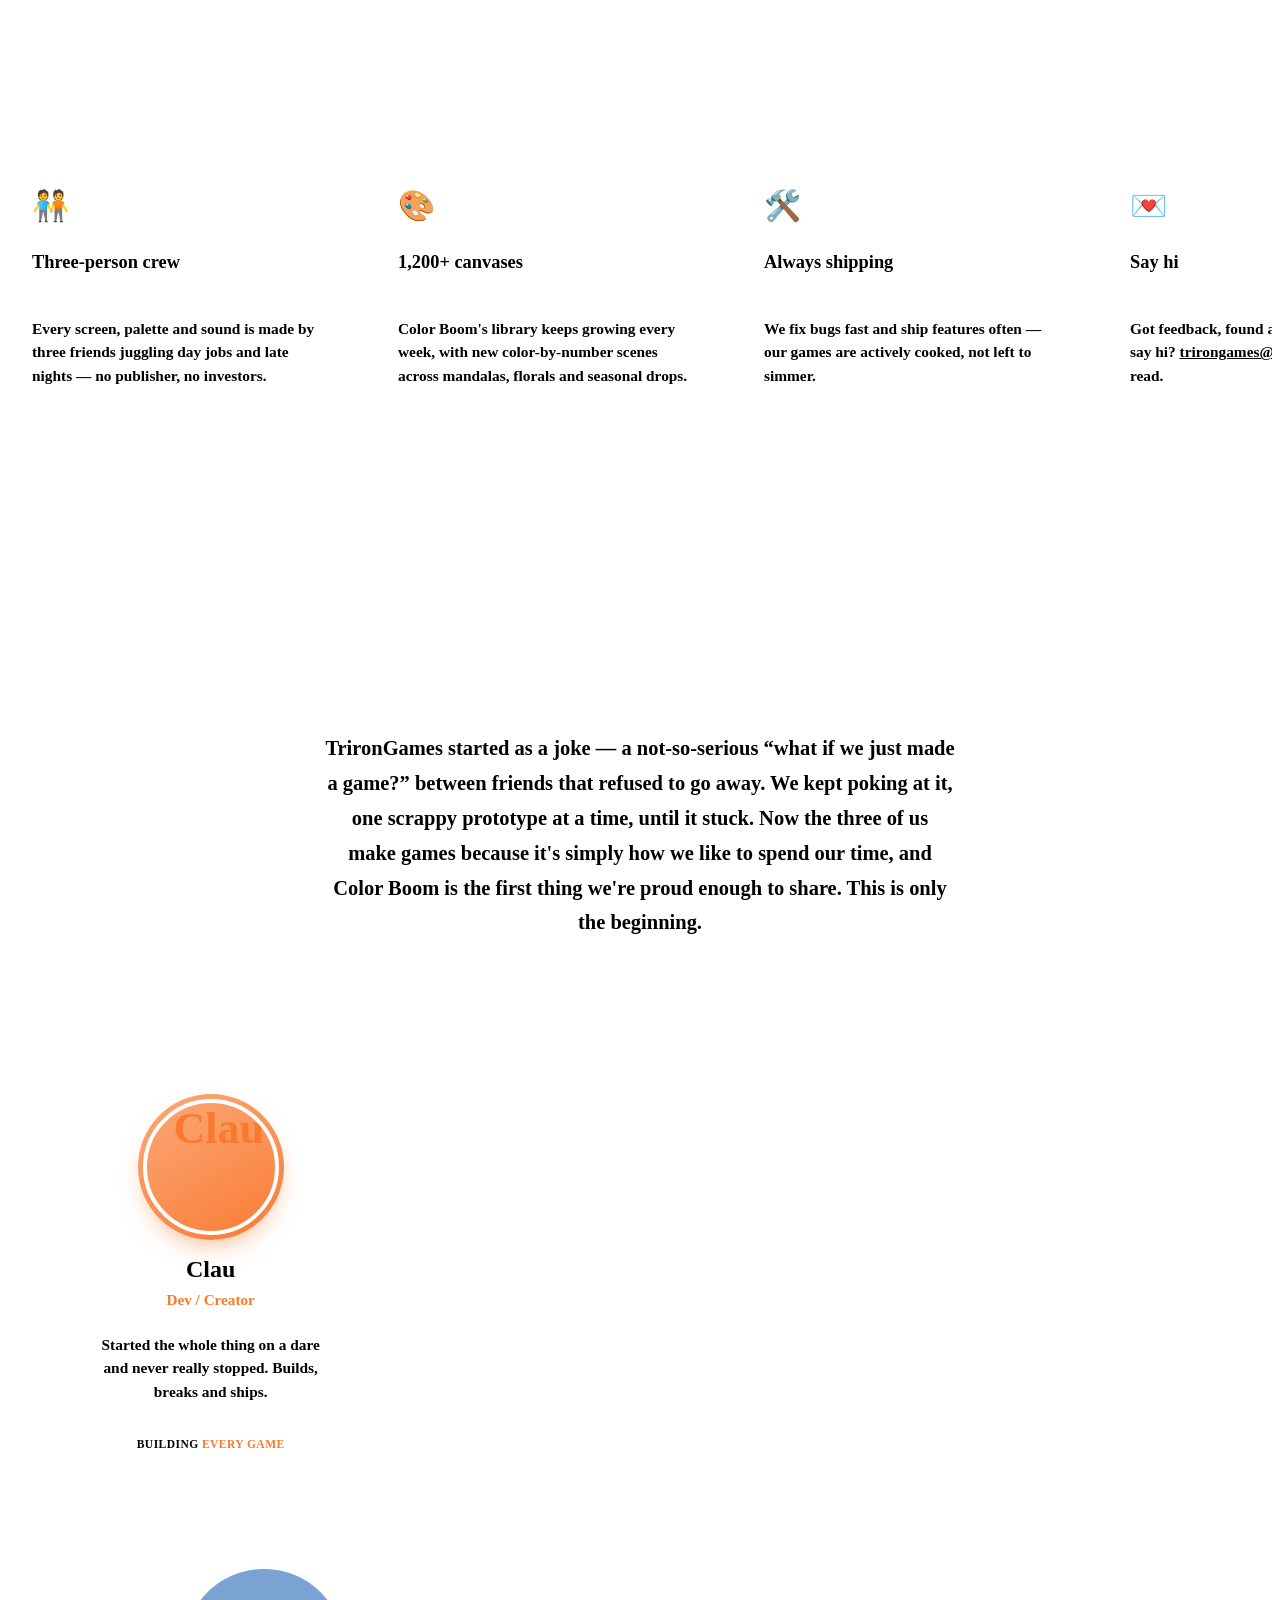
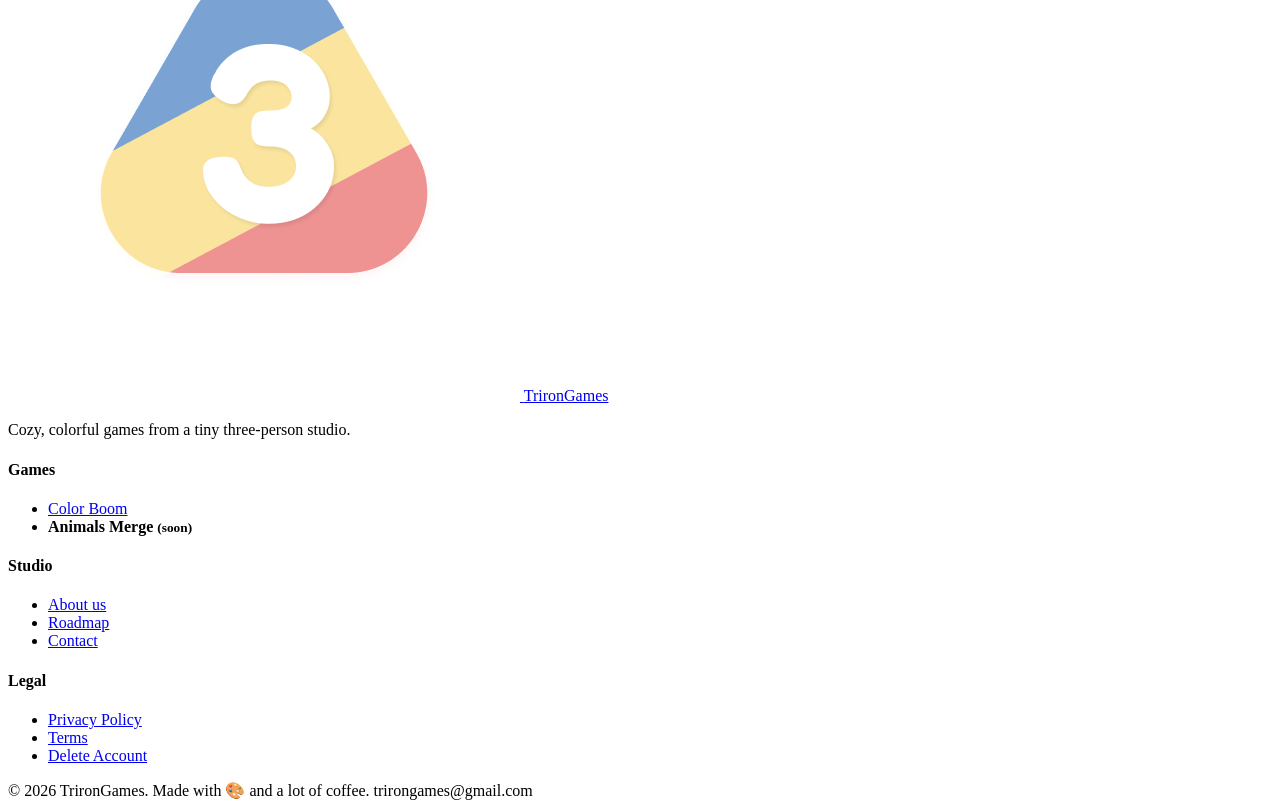
==== commit 17e2e680: "Refresh site + game logos/banners, trim team and roadmap - New TrironGames "3" mark for site icon/fa" ====
--- a/index.html
+++ b/index.html
@@ -12,7 +12,7 @@
 <meta property="og:title" content="TrironGames — A tiny indie game studio" />
 <meta property="og:description" content="A tiny three-person indie studio making cozy, colorful games. Color Boom is live, with more on the way." />
 <meta property="og:url" content="https://yuseres.github.io/trirongames/" />
-<meta property="og:image" content="https://yuseres.github.io/trirongames/games/color-boom/assets/logo.png" />
+<meta property="og:image" content="https://yuseres.github.io/trirongames/assets/trirongames-banner.png" />
 <meta name="twitter:card" content="summary_large_image" />
 <link rel="icon" href="favicon.ico" sizes="any" />
 <link rel="icon" type="image/png" href="assets/TrironGamesLogo2.png" />
@@ -244,7 +244,6 @@
       <ul style="margin-top:24px; line-height:2; font-weight:700;">
         <li><a href="games/color-boom/index.html">Color Boom</a> — live now, a cozy color-by-number game.</li>
         <li>Animals Merge — a cozy merge puzzler, in development.</li>
-        <li>Codename Vector — a new vector-styled title, planned.</li>
       </ul>
     </noscript>
   </div>
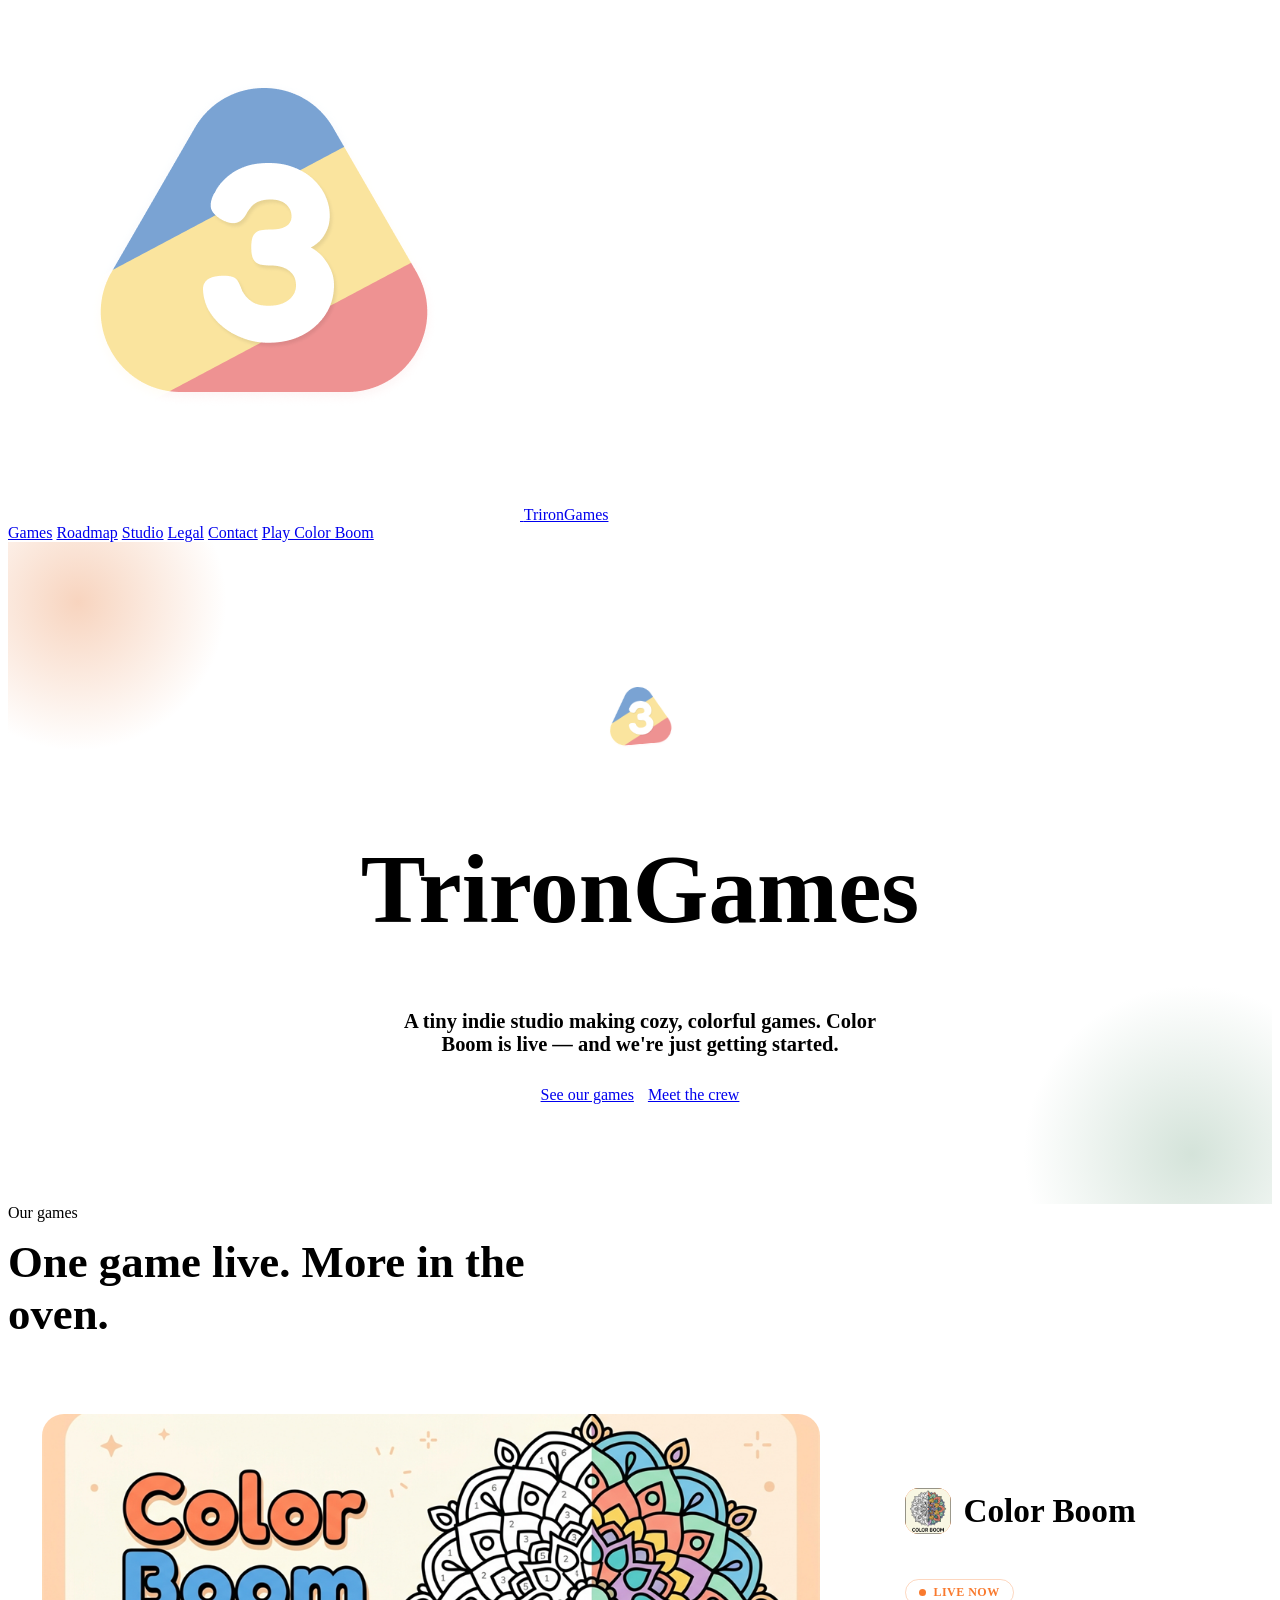
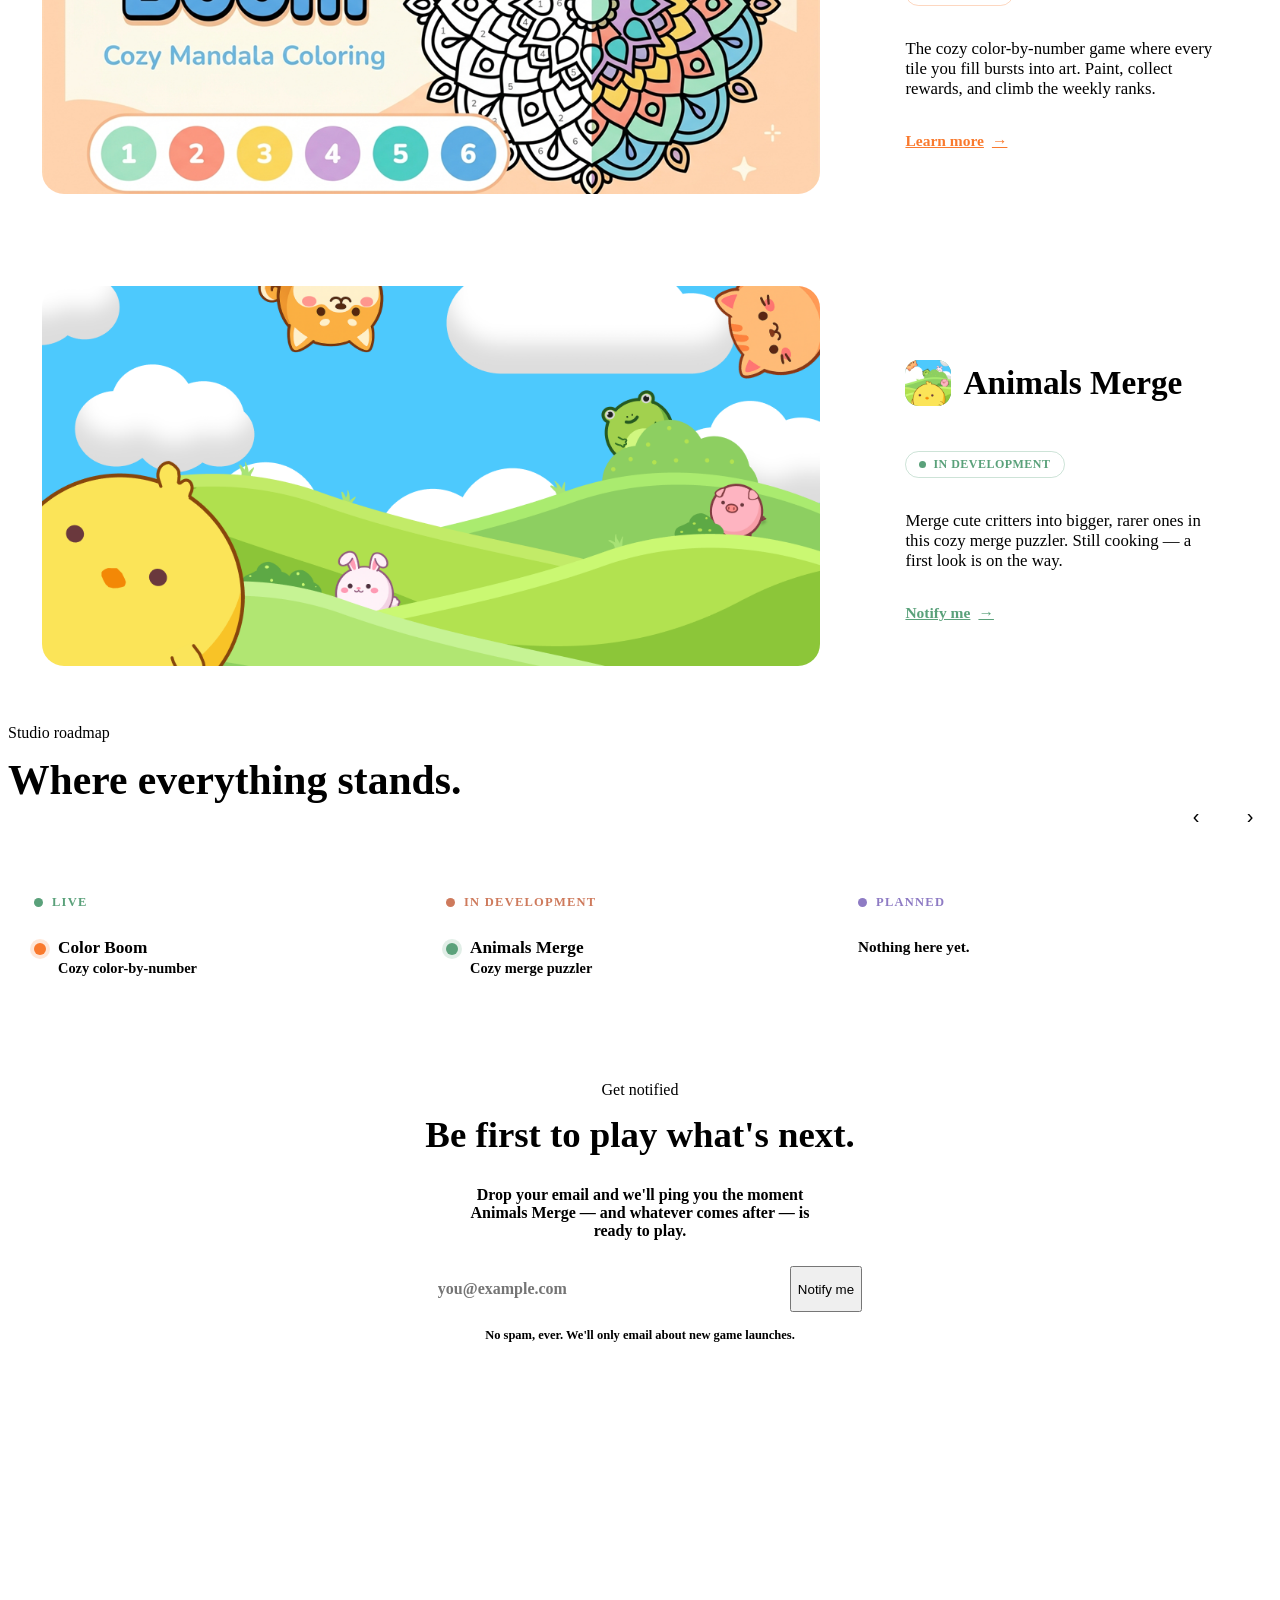
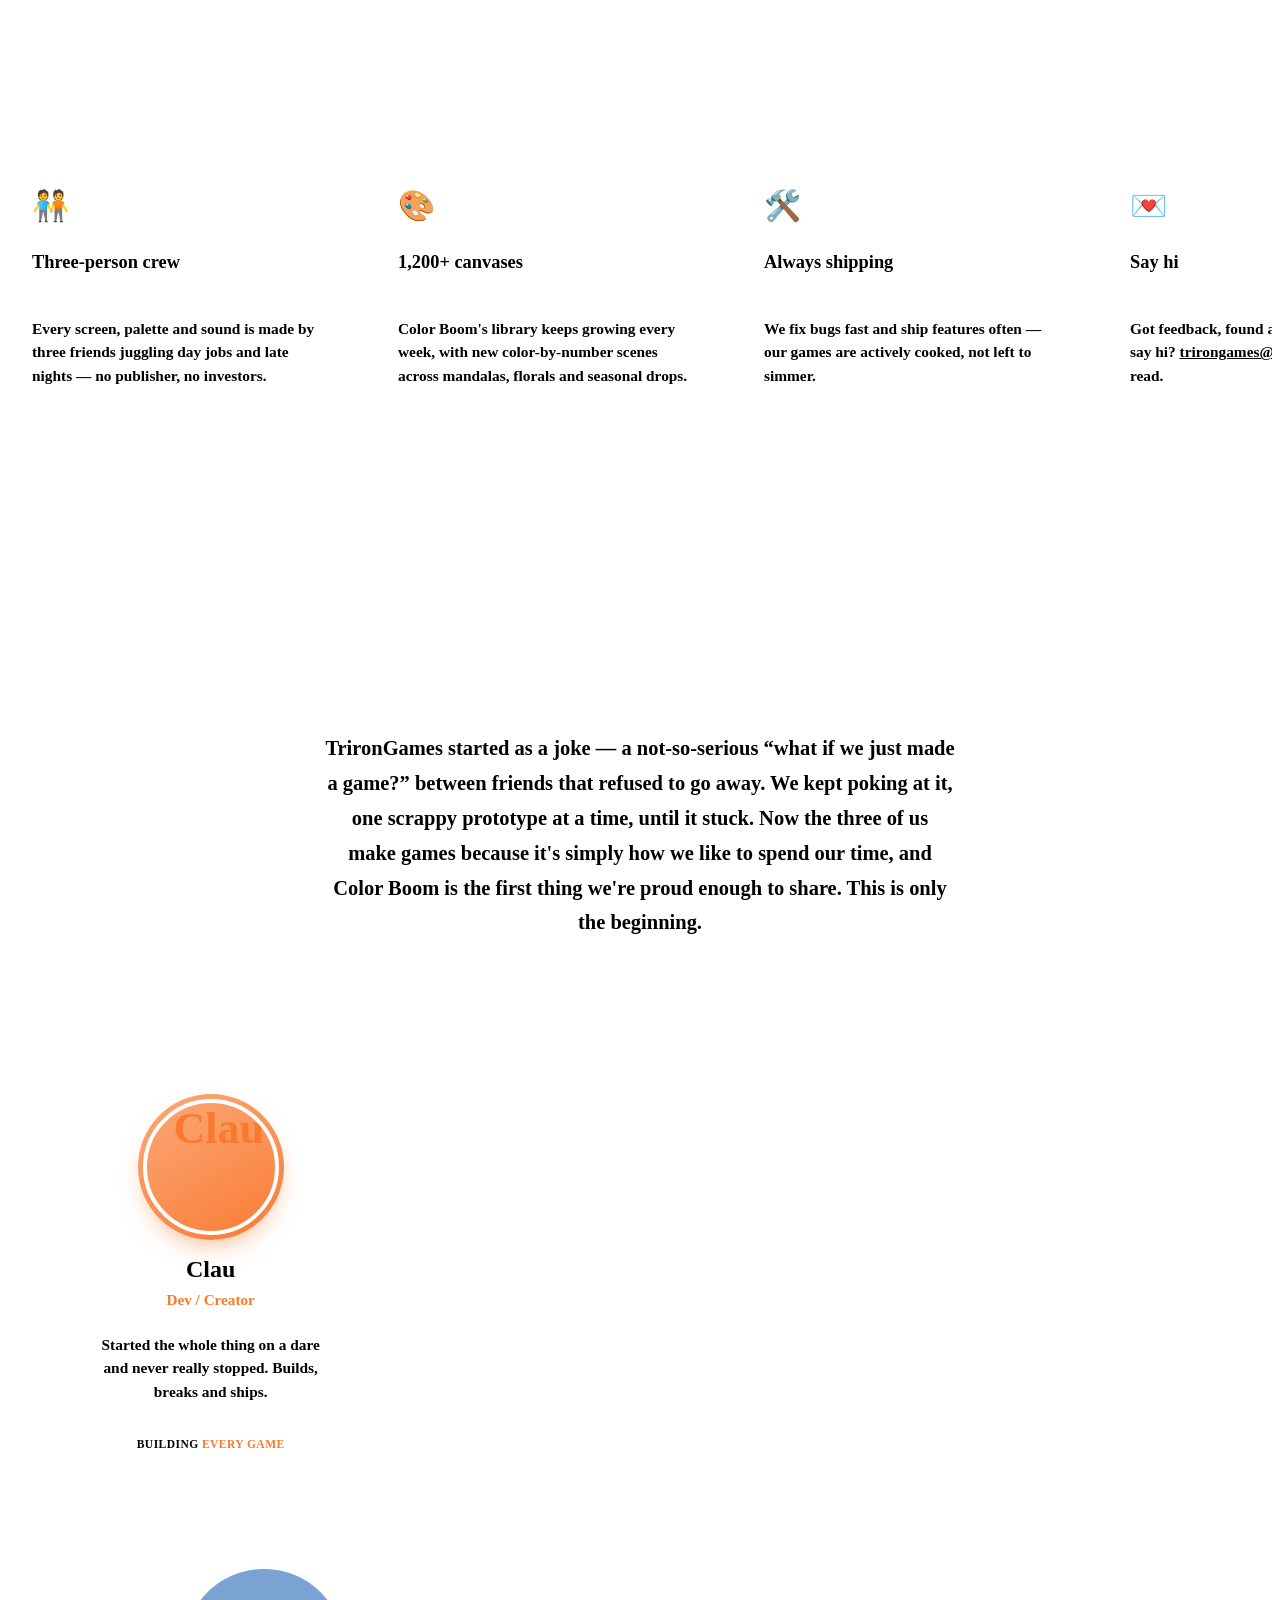
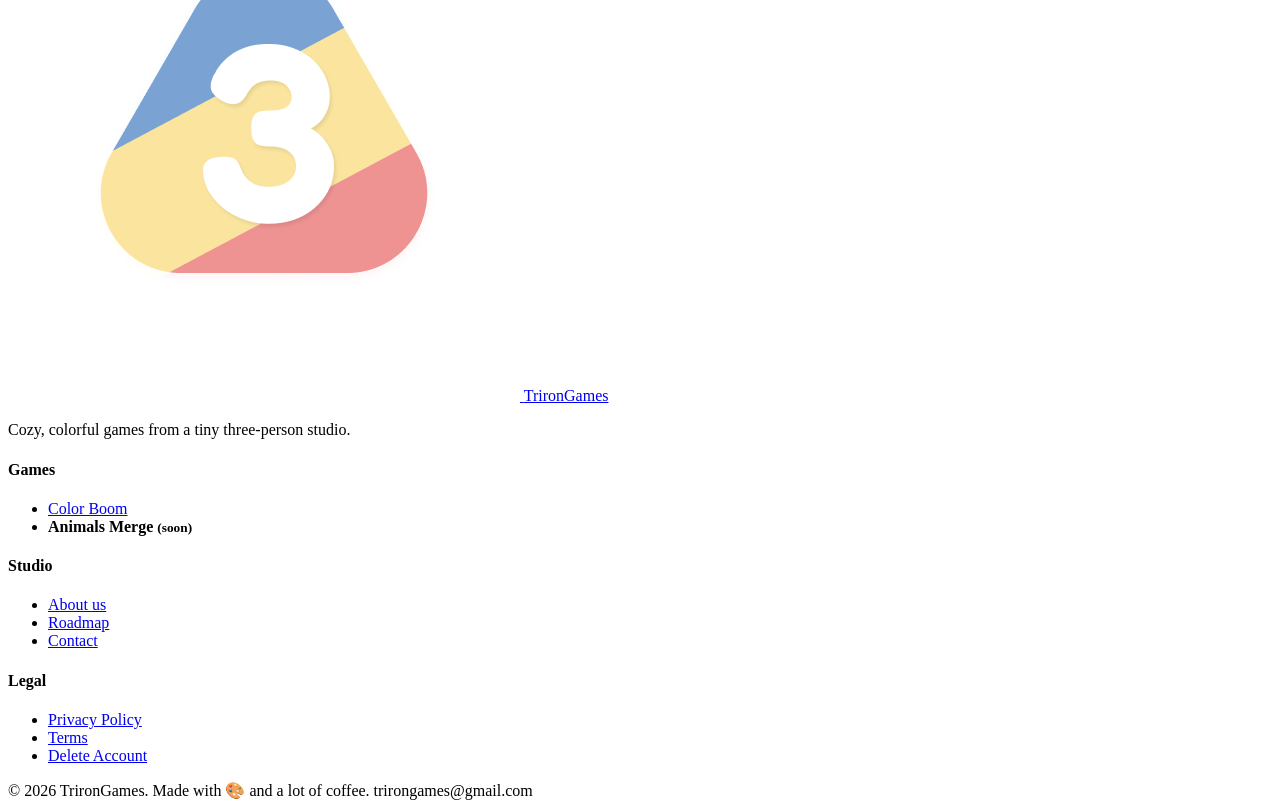
==== commit eca99072: "Drop "three-person" from hero copy and meta descriptions Co-Authored-By: Claude Sonnet 5 <noreply@an" ====
--- a/index.html
+++ b/index.html
@@ -4,13 +4,13 @@
 <meta charset="UTF-8" />
 <meta name="viewport" content="width=device-width, initial-scale=1.0" />
 <title>TrironGames — A tiny indie game studio</title>
-<meta name="description" content="TrironGames is a tiny three-person indie studio making cozy, colorful games. Color Boom is live, with more on the way." />
+<meta name="description" content="TrironGames is a tiny indie studio making cozy, colorful games. Color Boom is live, with more on the way." />
 <meta name="theme-color" content="#B25C43" />
 <link rel="canonical" href="https://yuseres.github.io/trirongames/" />
 <meta property="og:type" content="website" />
 <meta property="og:site_name" content="TrironGames" />
 <meta property="og:title" content="TrironGames — A tiny indie game studio" />
-<meta property="og:description" content="A tiny three-person indie studio making cozy, colorful games. Color Boom is live, with more on the way." />
+<meta property="og:description" content="A tiny indie studio making cozy, colorful games. Color Boom is live, with more on the way." />
 <meta property="og:url" content="https://yuseres.github.io/trirongames/" />
 <meta property="og:image" content="https://yuseres.github.io/trirongames/assets/trirongames-banner.png" />
 <meta name="twitter:card" content="summary_large_image" />
@@ -223,7 +223,7 @@
 <header class="home-hero wrap" id="top">
   <div class="mark-big"><img src="assets/trirongames-icon.png" alt="" /></div>
   <h1>TrironGames</h1>
-  <p class="tag">A tiny three-person studio making cozy, colorful games. Color Boom is live — and we're just getting started.</p>
+  <p class="tag">A tiny indie studio making cozy, colorful games. Color Boom is live — and we're just getting started.</p>
   <div class="actions">
     <a class="btn btn-primary" href="#games">See our games</a>
     <a class="btn btn-ghost" href="#studio">Meet the crew</a>
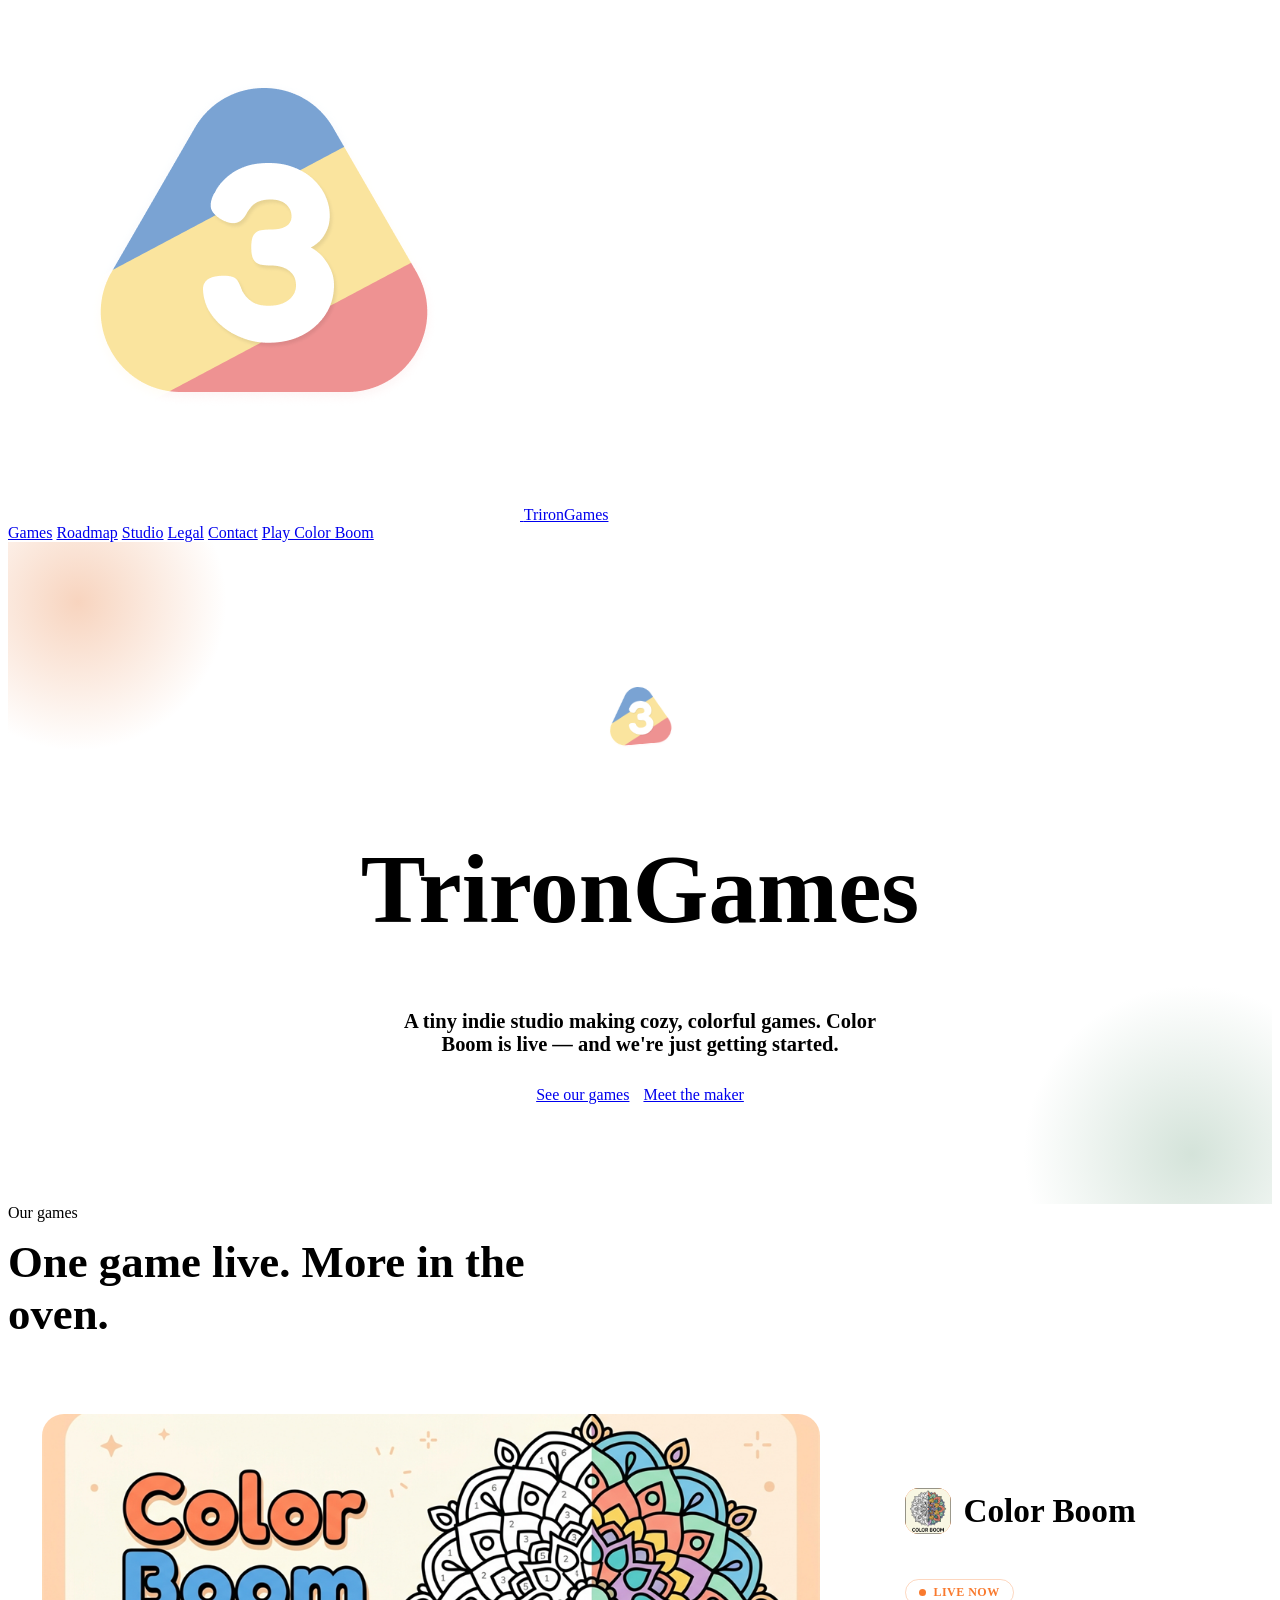
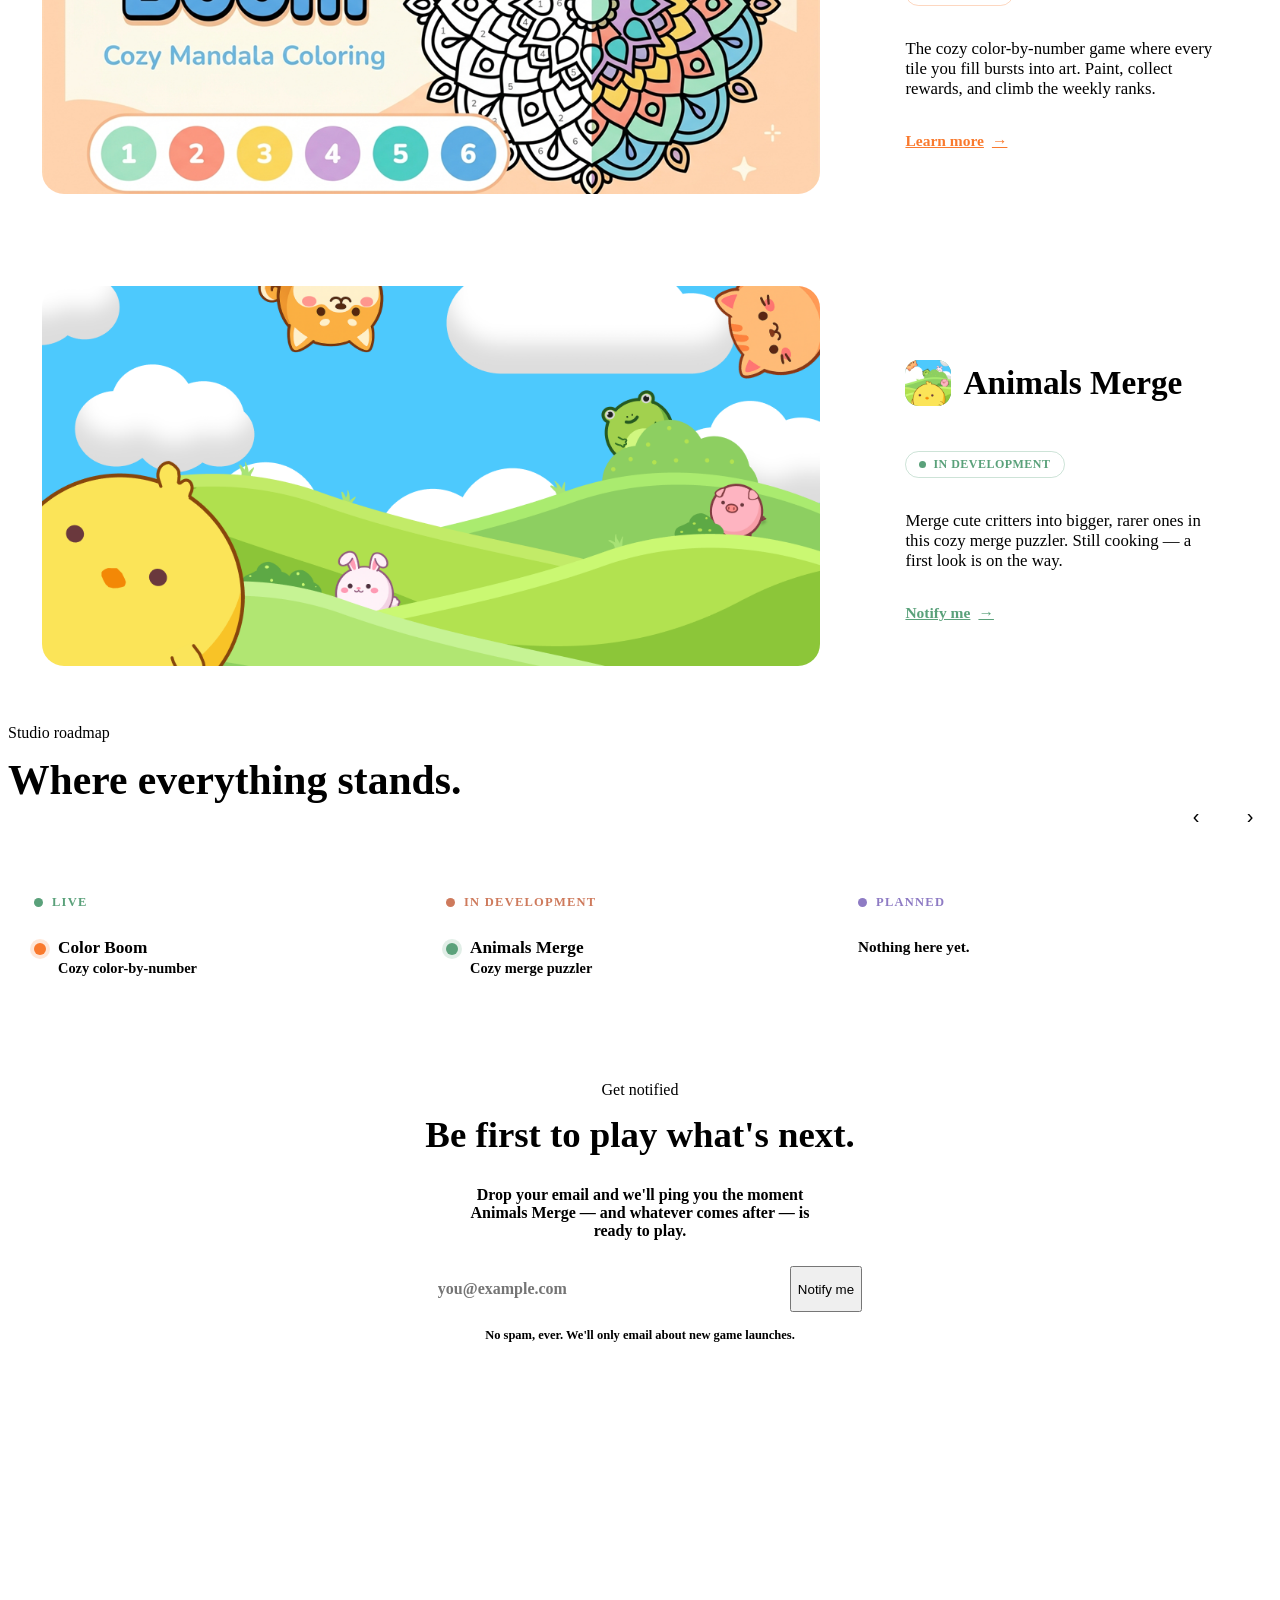
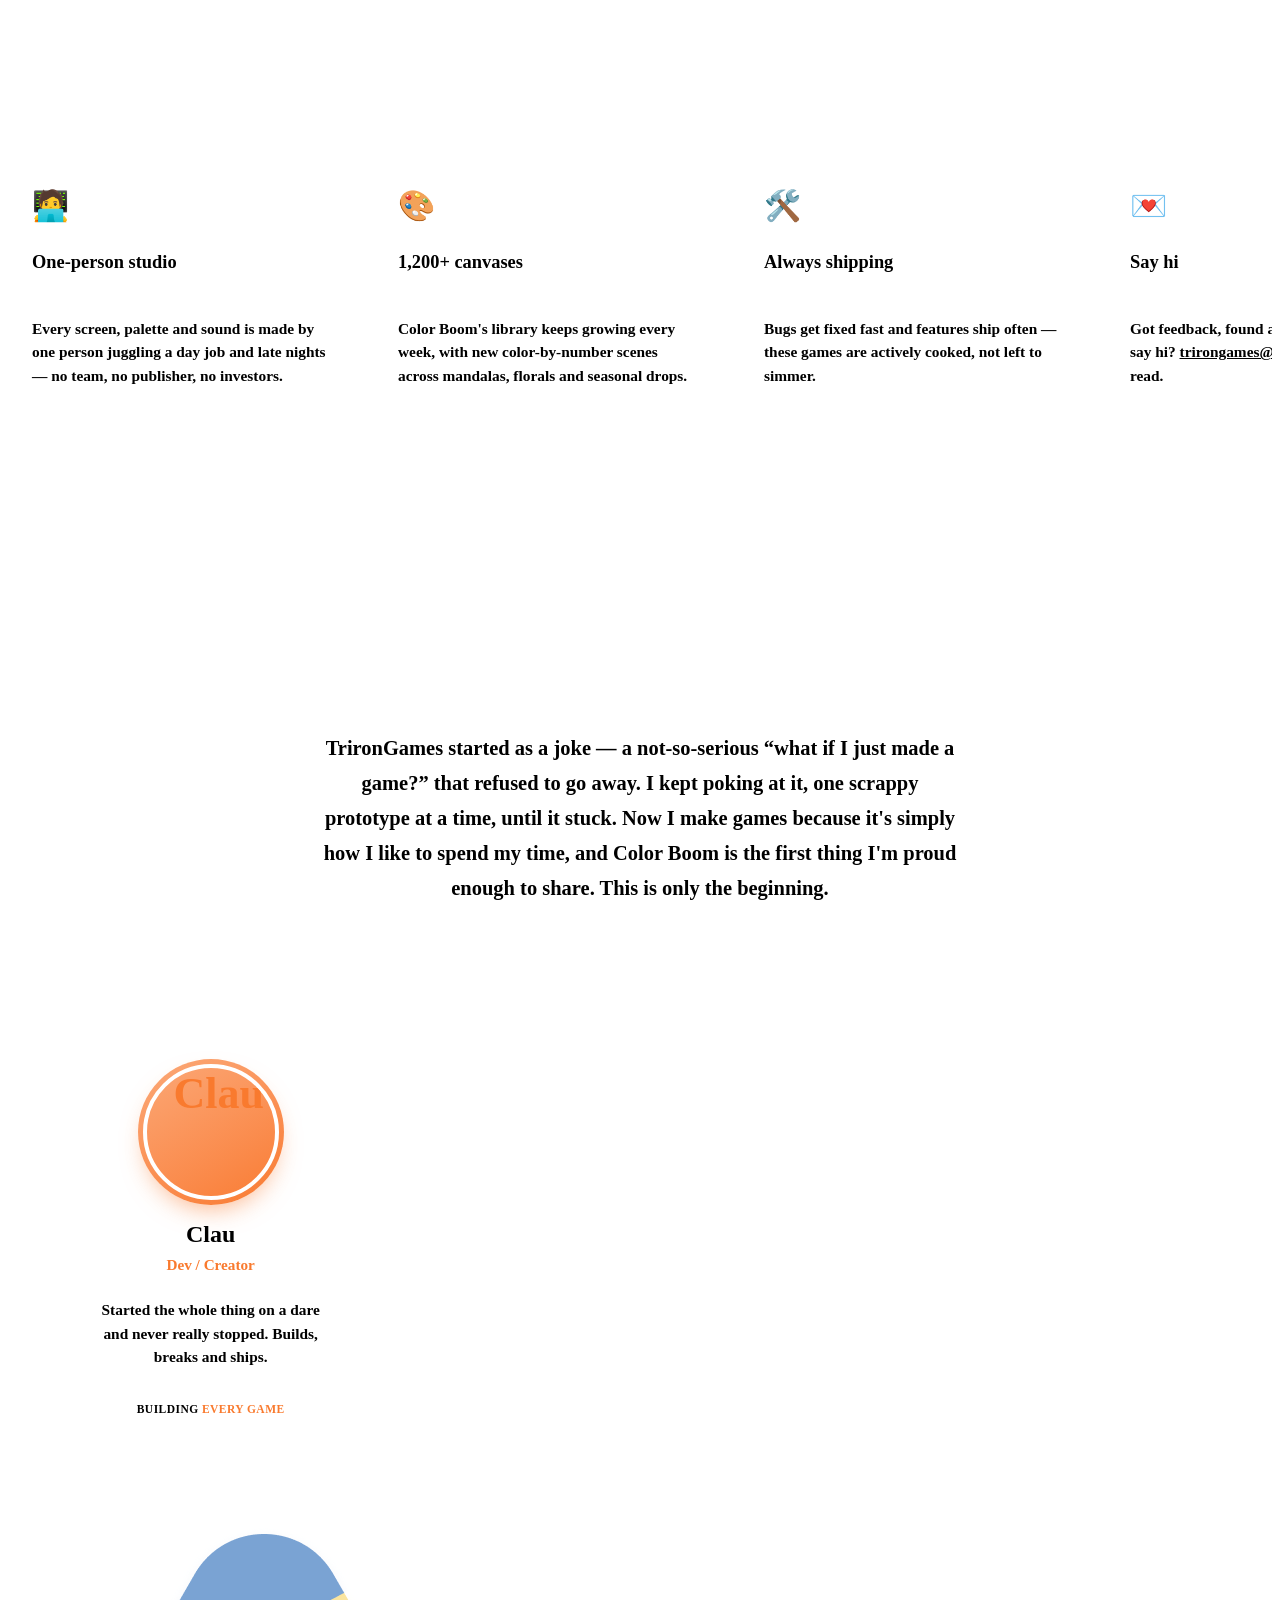
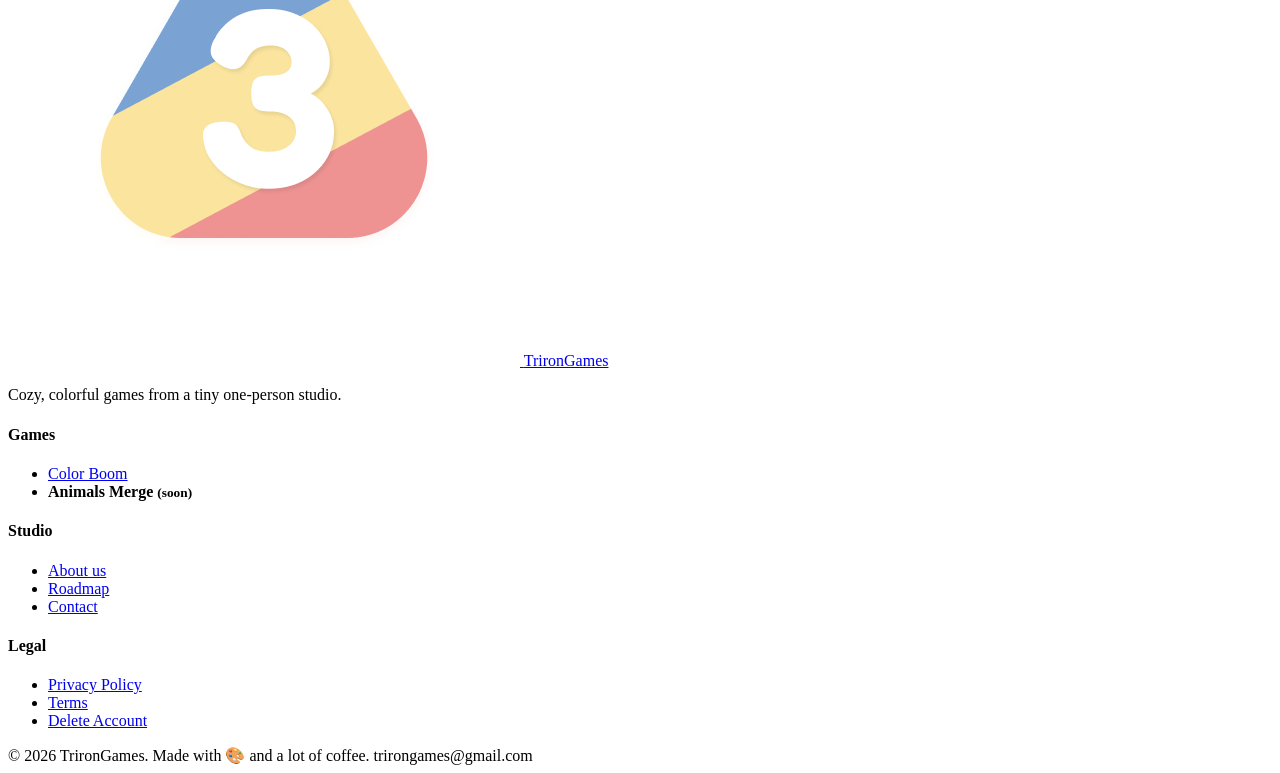
==== commit 929e133d: "Reword studio copy for a one-person studio Co-Authored-By: Claude Sonnet 5 <noreply@anthropic.com>" ====
--- a/index.html
+++ b/index.html
@@ -226,7 +226,7 @@
   <p class="tag">A tiny indie studio making cozy, colorful games. Color Boom is live — and we're just getting started.</p>
   <div class="actions">
     <a class="btn btn-primary" href="#games">See our games</a>
-    <a class="btn btn-ghost" href="#studio">Meet the crew</a>
+    <a class="btn btn-ghost" href="#studio">Meet the maker</a>
   </div>
 </header>
 
@@ -298,9 +298,9 @@
     </div>
     <div class="devlog-row" id="devlogRow">
       <article class="devlog-card">
-        <span class="dl-em">🧑‍🤝‍🧑</span>
-        <h3>Three-person crew</h3>
-        <p>Every screen, palette and sound is made by three friends juggling day jobs and late nights — no publisher, no investors.</p>
+        <span class="dl-em">🧑‍💻</span>
+        <h3>One-person studio</h3>
+        <p>Every screen, palette and sound is made by one person juggling a day job and late nights — no team, no publisher, no investors.</p>
       </article>
       <article class="devlog-card">
         <span class="dl-em">🎨</span>
@@ -310,7 +310,7 @@
       <article class="devlog-card">
         <span class="dl-em">🛠️</span>
         <h3>Always shipping</h3>
-        <p>We fix bugs fast and ship features often — our games are actively cooked, not left to simmer.</p>
+        <p>Bugs get fixed fast and features ship often — these games are actively cooked, not left to simmer.</p>
       </article>
       <article class="devlog-card">
         <span class="dl-em">💌</span>
@@ -324,13 +324,13 @@
 <section class="section" id="studio" style="padding-top:0;">
   <div class="wrap">
     <div class="who-panel">
-      <div class="who-pill">Who we are</div>
+      <div class="who-pill">Who I am</div>
       <p class="who-story">
         TrironGames <span class="hl">started as a joke</span> — a not-so-serious
-        “what if we just made a game?” between friends that refused to go away. We kept
-        poking at it, one scrappy prototype at a time, until it stuck. Now the three of
-        us make games because it's simply <span class="hl">how we like to spend our time</span>,
-        and Color Boom is the first thing we're proud enough to share. This is only the beginning.
+        “what if I just made a game?” that refused to go away. I kept
+        poking at it, one scrappy prototype at a time, until it stuck. Now I
+        make games because it's simply <span class="hl">how I like to spend my time</span>,
+        and Color Boom is the first thing I'm proud enough to share. This is only the beginning.
       </p>
     </div>
 
@@ -346,7 +346,7 @@
           <span class="mark"><img src="assets/trirongames-icon.png" alt="" /></span>
           <span>TrironGames</span>
         </a>
-        <p>Cozy, colorful games from a tiny three-person studio.</p>
+        <p>Cozy, colorful games from a tiny one-person studio.</p>
       </div>
       <div>
         <h4>Games</h4>
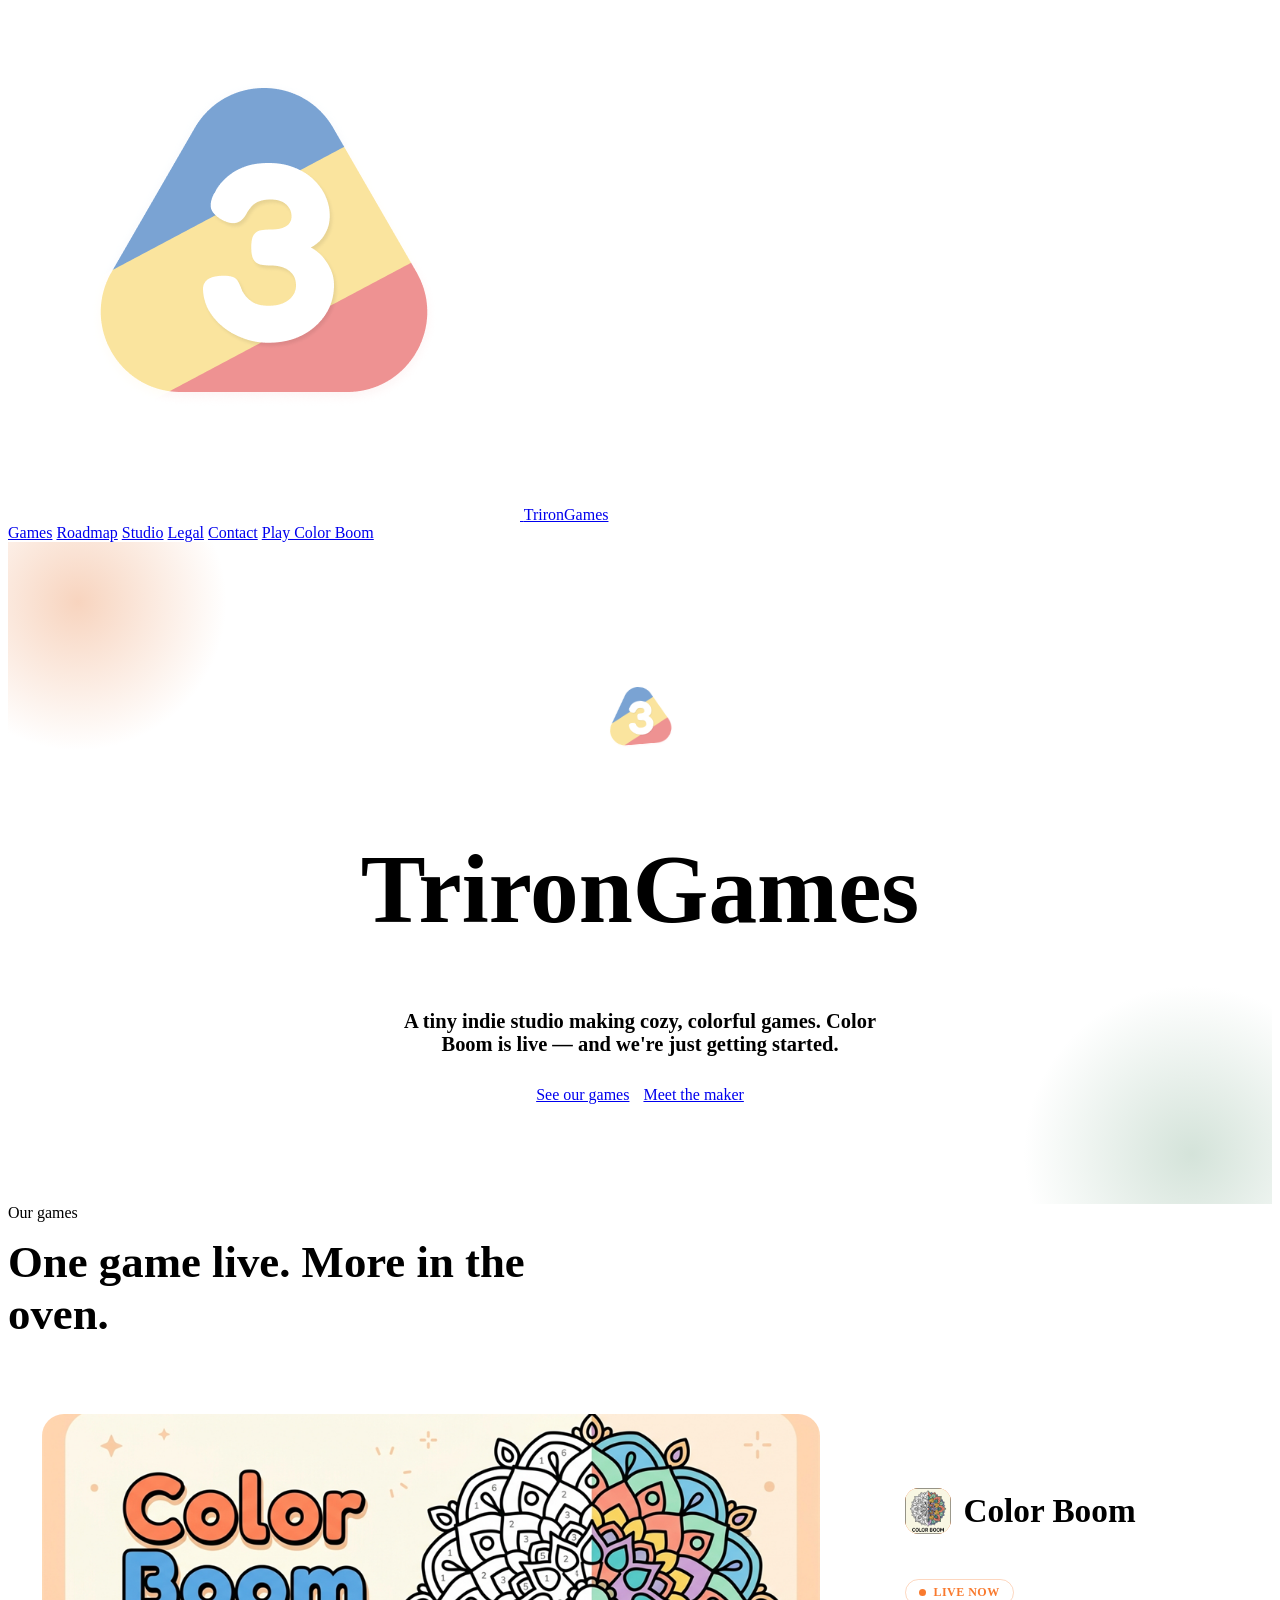
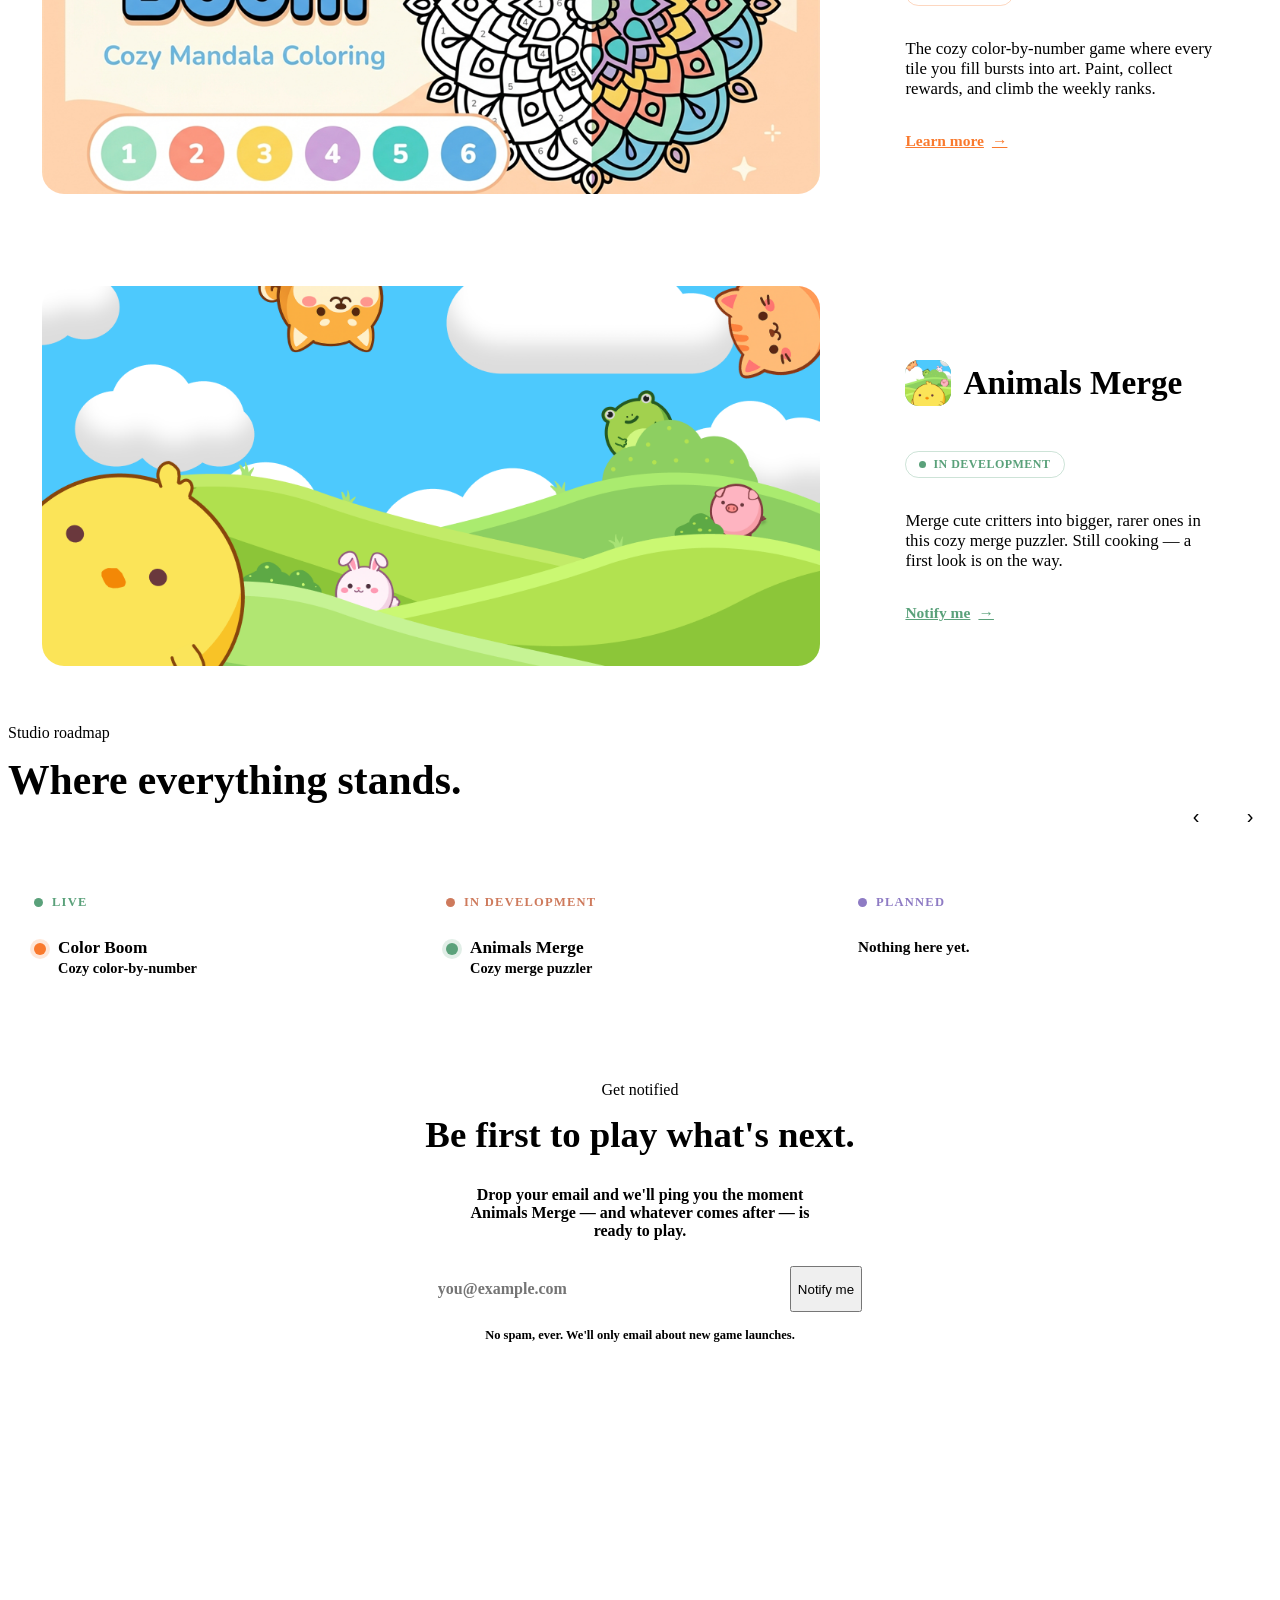
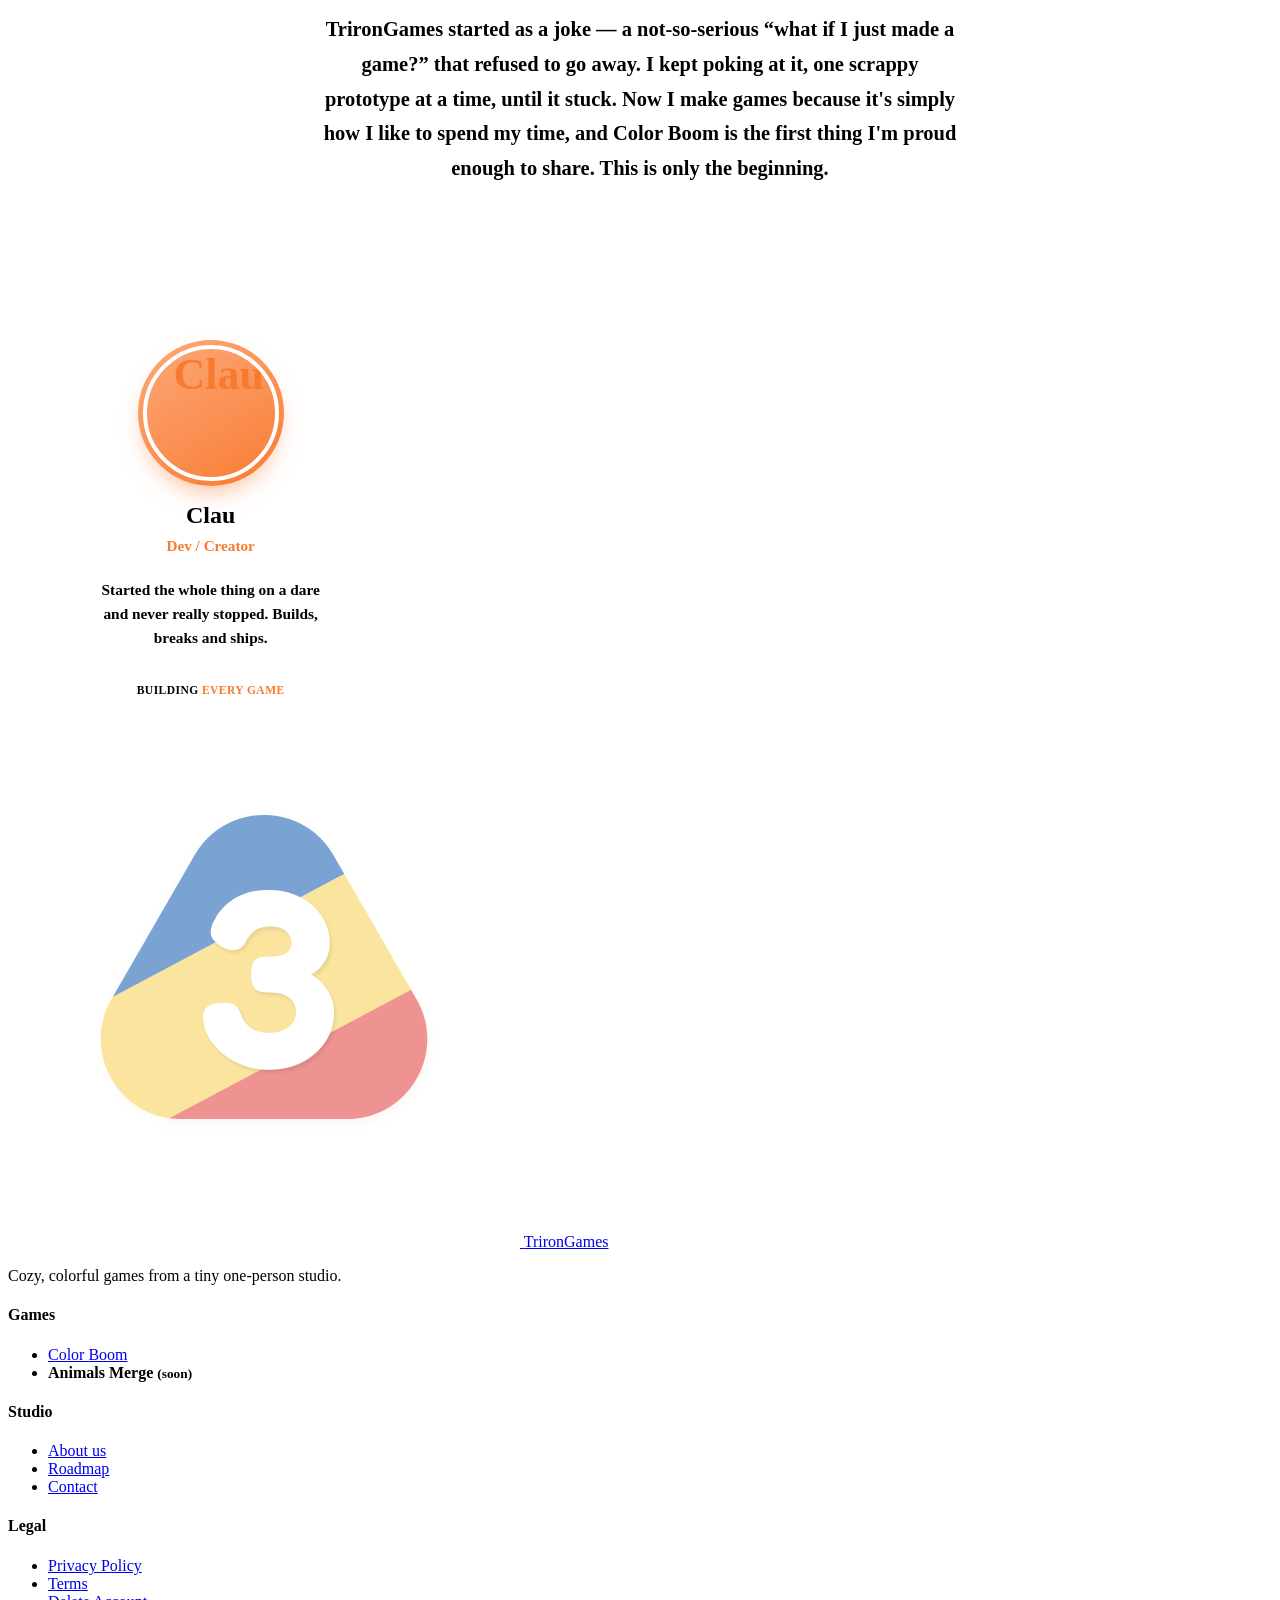
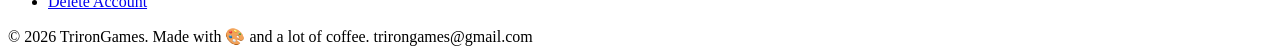
==== commit 022ebae5: "Remove the Dev log section Co-Authored-By: Claude Sonnet 5 <noreply@anthropic.com>" ====
--- a/index.html
+++ b/index.html
@@ -136,20 +136,6 @@
   .stage-game span { display: block; font-size: .9rem; font-weight: 600; color: var(--ink-2); margin-top: 2px; }
   .stage-empty { color: var(--ink-3); font-weight: 700; font-size: .95rem; padding: 12px 0; }
 
-  /* ---------- Dev log — dark contrasting band ---------- */
-  .devlog-band { background: var(--ink); padding: clamp(56px, 8vw, 100px) 0; margin-top: clamp(56px, 8vw, 100px); }
-  .devlog-head { display: flex; align-items: flex-end; justify-content: space-between; gap: 24px; margin-bottom: 32px; flex-wrap: wrap; }
-  .devlog-nav { display: flex; gap: 10px; }
-  .devlog-arrow { width: 44px; height: 44px; border-radius: 50%; border: 1px solid rgba(255,255,255,.25); background: rgba(255,255,255,.08); color: #fff; font-size: 20px; cursor: pointer; transition: .2s; }
-  .devlog-arrow:hover { background: rgba(255,255,255,.18); }
-  .devlog-row { display: flex; gap: 18px; overflow-x: auto; scroll-snap-type: x mandatory; padding-bottom: 6px; scrollbar-width: none; }
-  .devlog-row::-webkit-scrollbar { display: none; }
-  .devlog-card { scroll-snap-align: start; flex: 0 0 min(300px, 84vw); background: var(--card); border-radius: var(--r-lg); padding: 26px 24px; display: flex; flex-direction: column; gap: 10px; box-shadow: var(--shadow-md); }
-  .devlog-card .dl-em { font-size: 30px; }
-  .devlog-card h3 { font-family: var(--font-display); font-weight: 800; font-size: 1.15rem; color: var(--ink); }
-  .devlog-card p { font-size: .96rem; color: var(--ink-2); font-weight: 600; line-height: 1.55; }
-  .devlog-card p a { color: var(--primary); font-weight: 800; }
-
   /* ---------- Notify-me hook ---------- */
   .notify-panel {
     background: linear-gradient(150deg, var(--card) 0%, var(--card-2) 100%);
@@ -280,43 +266,6 @@
       </form>
       <p class="notify-done" id="notifyDone">Thanks — you're on the list. We'll be in touch. 🎉</p>
       <p class="notify-note">No spam, ever. We'll only email about new game launches.</p>
-    </div>
-  </div>
-</section>
-
-<section class="devlog-band" id="devlog">
-  <div class="wrap">
-    <div class="devlog-head">
-      <div>
-        <span class="eyebrow" style="color:#fff;">Dev log</span>
-        <h2 style="font-size:clamp(1.9rem,3.6vw,2.6rem); margin-top:14px; color:#fff;">Building it in the open.</h2>
-      </div>
-      <div class="devlog-nav">
-        <button class="devlog-arrow" id="devlogPrev" aria-label="Previous">‹</button>
-        <button class="devlog-arrow" id="devlogNext" aria-label="Next">›</button>
-      </div>
-    </div>
-    <div class="devlog-row" id="devlogRow">
-      <article class="devlog-card">
-        <span class="dl-em">🧑‍💻</span>
-        <h3>One-person studio</h3>
-        <p>Every screen, palette and sound is made by one person juggling a day job and late nights — no team, no publisher, no investors.</p>
-      </article>
-      <article class="devlog-card">
-        <span class="dl-em">🎨</span>
-        <h3>1,200+ canvases</h3>
-        <p>Color Boom's library keeps growing every week, with new color-by-number scenes across mandalas, florals and seasonal drops.</p>
-      </article>
-      <article class="devlog-card">
-        <span class="dl-em">🛠️</span>
-        <h3>Always shipping</h3>
-        <p>Bugs get fixed fast and features ship often — these games are actively cooked, not left to simmer.</p>
-      </article>
-      <article class="devlog-card">
-        <span class="dl-em">💌</span>
-        <h3>Say hi</h3>
-        <p>Got feedback, found a bug, or just want to say hi? <a href="mailto:trirongames@gmail.com">trirongames@gmail.com</a> always gets read.</p>
-      </article>
     </div>
   </div>
 </section>
@@ -495,17 +444,6 @@
       }).join('');
     }
 
-    /* ---- Dev log arrows ---- */
-    (function () {
-      var row = document.getElementById('devlogRow');
-      var prev = document.getElementById('devlogPrev');
-      var next = document.getElementById('devlogNext');
-      if (!row || !prev || !next) return;
-      var step = function () { return Math.min(300, row.clientWidth * 0.85); };
-      prev.addEventListener('click', function () { row.scrollBy({ left: -step(), behavior: 'smooth' }); });
-      next.addEventListener('click', function () { row.scrollBy({ left: step(), behavior: 'smooth' }); });
-    })();
-
     /* ---- Notify-me (inert placeholder) ---- */
     var form = document.getElementById('notifyForm');
     if (form) {
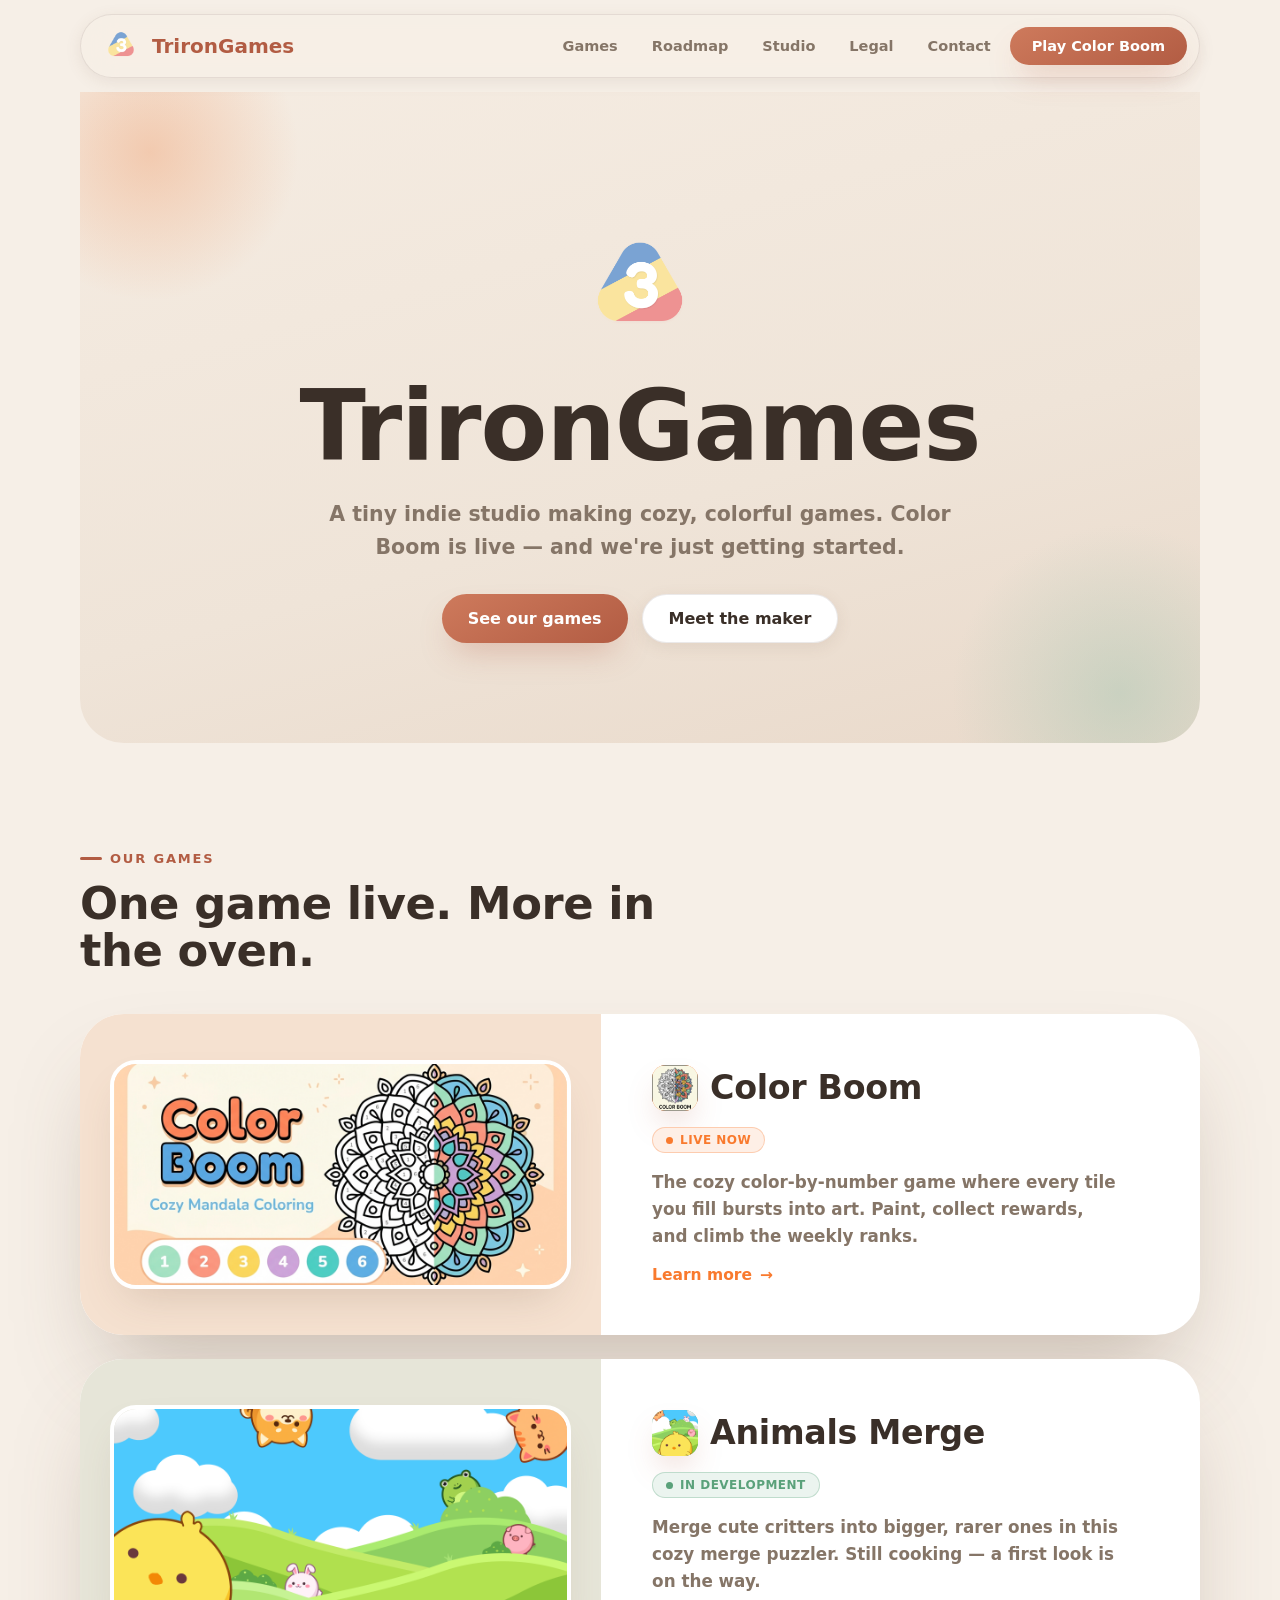
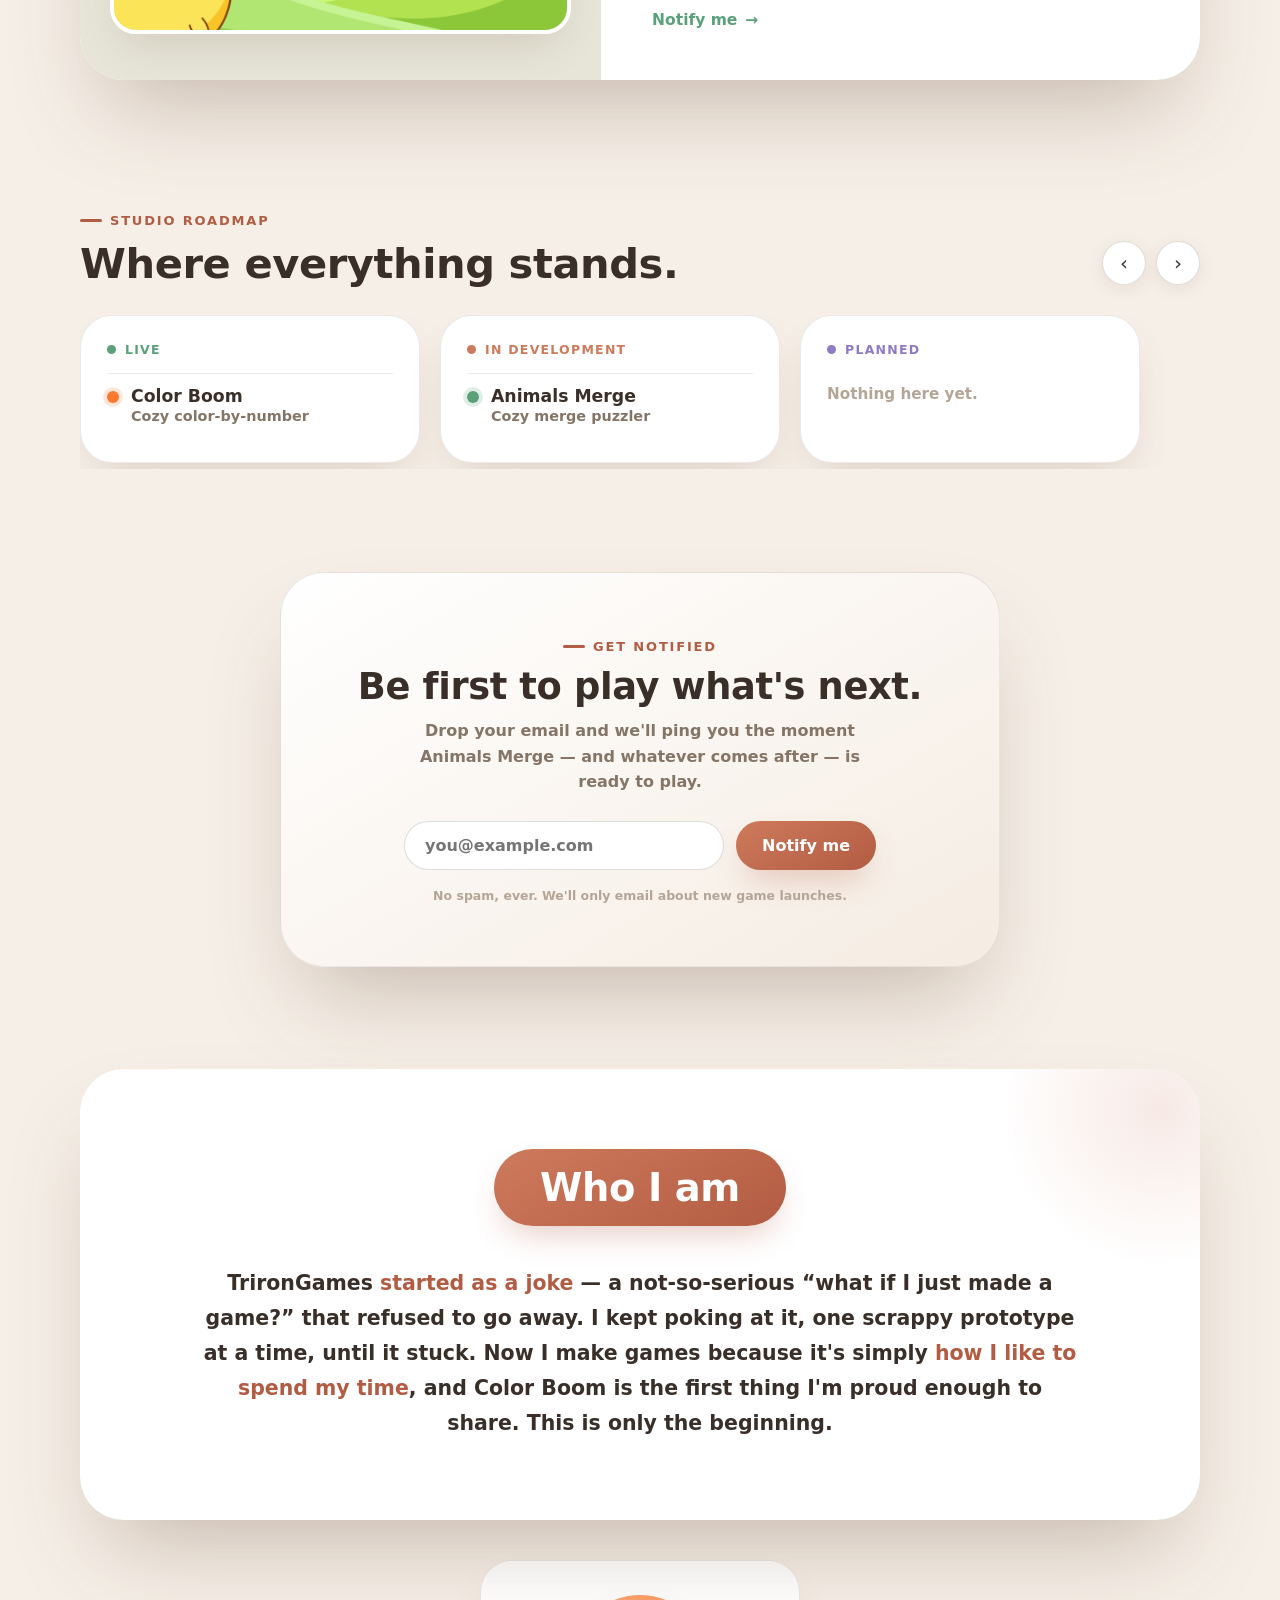
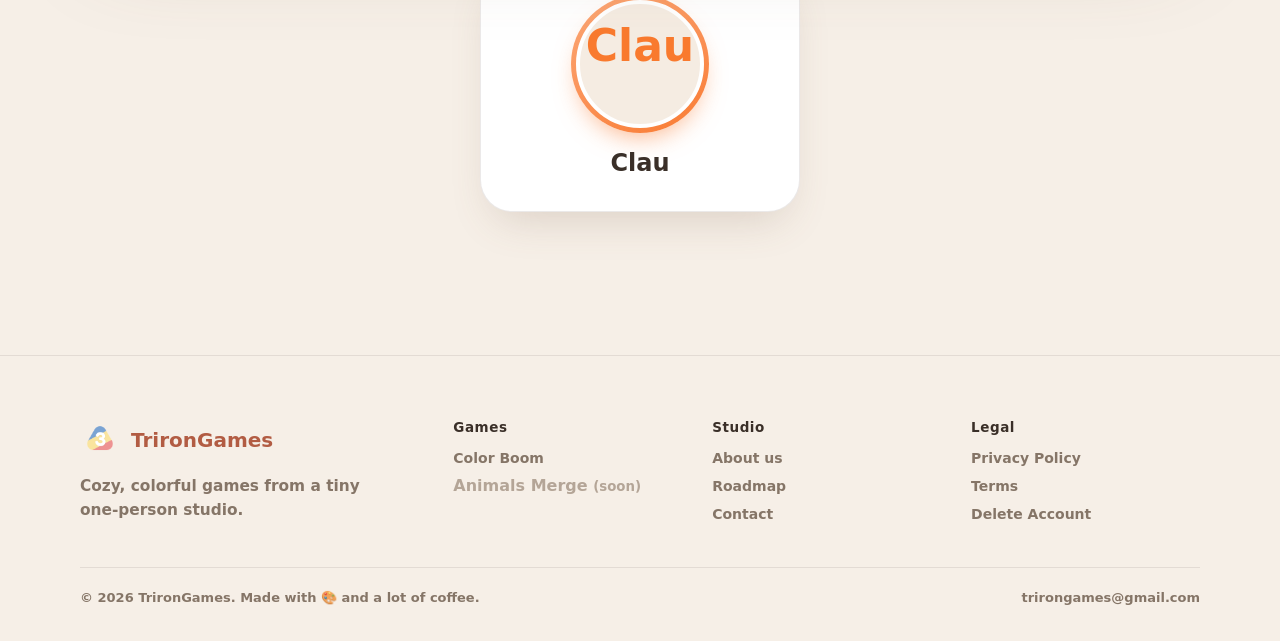
==== commit 9c2d7b89: "Tidy studio branding: fuller logo fit, .ico favicon, single-member roster - nav + hero marks use obj" ====
--- a/index.html
+++ b/index.html
@@ -35,12 +35,10 @@
   .home-hero::after  { width: 340px; height: 340px; bottom: -120px; right: -90px; background: radial-gradient(circle, #A9C7B4, transparent 70%); }
   .home-hero > * { position: relative; z-index: 1; }
   .home-hero .mark-big {
-    width: 96px; height: 96px; border-radius: 26px; margin: 0 auto 26px;
-    overflow: hidden;
+    width: 132px; height: 132px; margin: 0 auto 22px;
     display: grid; place-items: center; font-size: 50px; color: #fff;
-    box-shadow: var(--shadow-lg); transform: rotate(-5deg); background: var(--card);
-  }
-  .home-hero .mark-big img { width: 100%; height: 100%; object-fit: cover; display: block; }
+  }
+  .home-hero .mark-big img { width: 100%; height: 100%; object-fit: contain; display: block; }
   .home-hero h1 { font-size: clamp(3.1rem, 7.6vw, 6.6rem); color: var(--ink); }
   .home-hero .tag {
     margin: 20px auto 0; max-width: 48ch; font-size: clamp(1.05rem, 1.6vw, 1.3rem);
@@ -155,7 +153,8 @@
   .notify-note { margin-top: 16px; font-size: 12.5px; font-weight: 700; color: var(--ink-3); }
 
   /* ---------- Team roster ---------- */
-  .roster { display: grid; grid-template-columns: repeat(3, 1fr); gap: 24px; margin-top: 40px; }
+  .roster { display: flex; flex-wrap: wrap; justify-content: center; gap: 24px; margin-top: 40px; }
+  .roster .member { flex: 0 1 320px; }
   .member {
     background: var(--card); border: 1px solid var(--line); border-radius: var(--r-lg);
     box-shadow: var(--shadow-md); padding: 34px 26px; text-align: center; display: flex; flex-direction: column; align-items: center; gap: 8px;
@@ -427,8 +426,8 @@
         return '<div class="member" style="--game-accent:' + esc(m.accent || '') + '">' +
                  '<div class="av-ring">' + avatar + '</div>' +
                  '<b>' + esc(m.name) + '</b>' +
-                 '<span class="role">' + esc(m.role) + '</span>' +
-                 '<p class="bio">' + esc(m.bio) + '</p>' +
+                 (m.role ? '<span class="role">' + esc(m.role) + '</span>' : '') +
+                 (m.bio ? '<p class="bio">' + esc(m.bio) + '</p>' : '') +
                  (m.building ? '<span class="building">Building <span>' + esc(m.building) + '</span></span>' : '') +
                '</div>';
       }).join('');
--- a/assets/site.css
+++ b/assets/site.css
@@ -0,0 +1,126 @@
+/* assets/site.css — shared design tokens & chrome for TrironGames site
+   (studio home + game pages + legal pages). Fonts: Baloo 2 (display) + Nunito.
+
+   The studio shell is a soft pastel-neutral cream so that each game's own
+   accent leads. Studio chrome (nav, buttons, eyebrows) uses a muted clay
+   `--primary`; individual game cards/sections override `--game-accent` to
+   paint themselves in their own colour. */
+
+:root {
+  --bg:        #F6EFE7;
+  --bg-2:      #EFE4D8;
+  --card:      #FFFFFF;
+  --card-2:    #F5ECE2;
+  --ink:       #3A2F28;
+  --ink-2:     #857567;
+  --ink-3:     #B4A597;
+  --line:      rgba(58,44,40,.10);
+  --line-2:    rgba(58,44,40,.16);
+
+  /* Studio accent — muted clay, de-branded from Color Boom's pure orange */
+  --primary:   #B25C43;
+  --primary-2: #CE7A5C;
+  --primary-ink: #FFFFFF;
+
+  /* Per-game accent: defaults to the studio clay, overridden inline with
+     style="--game-accent:#…" on a game card or section. */
+  --game-accent: var(--primary);
+
+  --shadow-sm: 0 4px 16px rgba(120,90,70,.10);
+  --shadow-md: 0 20px 44px -16px rgba(120,90,70,.24);
+  --shadow-lg: 0 48px 90px -28px rgba(105,78,60,.34);
+  --shadow-pop: 0 16px 32px -10px rgba(178,92,67,.34);
+
+  --r-sm: 14px;
+  --r-md: 22px;
+  --r-lg: 32px;
+  --r-xl: 44px;
+
+  --font-display: "Baloo 2", system-ui, sans-serif;
+  --font-body: "Nunito", system-ui, sans-serif;
+}
+
+*, *::before, *::after { box-sizing: border-box; }
+html { scroll-behavior: smooth; }
+body {
+  margin: 0;
+  font-family: var(--font-body);
+  font-weight: 600;
+  color: var(--ink);
+  background: var(--bg);
+  -webkit-font-smoothing: antialiased;
+}
+h1, h2, h3, h4 { font-family: var(--font-display); font-weight: 800; margin: 0; line-height: 1.05; letter-spacing: -.01em; }
+p { margin: 0; line-height: 1.6; }
+a { color: var(--primary); text-decoration: none; }
+a:hover { color: var(--primary-2); }
+img { display: block; max-width: 100%; }
+button { font-family: inherit; cursor: pointer; }
+::selection { background: var(--primary); color: #fff; }
+
+.wrap { width: min(1120px, 92vw); margin: 0 auto; }
+.section { padding: clamp(56px, 8vw, 110px) 0; }
+.eyebrow {
+  font-family: var(--font-display); font-weight: 700;
+  font-size: 13px; letter-spacing: .14em; text-transform: uppercase;
+  color: var(--primary); display: inline-flex; align-items: center; gap: 8px;
+}
+.eyebrow::before { content: ""; width: 22px; height: 3px; border-radius: 2px; background: var(--primary); }
+
+/* ---------- Nav ---------- */
+.site-nav { position: sticky; top: 0; z-index: 100; padding: 14px 0; }
+.site-nav .nav-inner {
+  display: flex; align-items: center; gap: 18px;
+  padding: 11px 12px 11px 20px; border-radius: 999px;
+  background: color-mix(in srgb, var(--bg) 74%, transparent);
+  -webkit-backdrop-filter: blur(16px) saturate(150%); backdrop-filter: blur(16px) saturate(150%);
+  border: 1px solid var(--line); box-shadow: var(--shadow-sm);
+}
+.site-brand { display: flex; align-items: center; gap: 11px; font-family: var(--font-display); font-weight: 800; font-size: 20px; }
+.site-brand .mark {
+  width: 40px; height: 40px;
+  display: grid; place-items: center; font-size: 19px; color: #fff;
+}
+.site-brand .mark img { width: 100%; height: 100%; object-fit: contain; display: block; }
+.site-nav-links { display: flex; gap: 4px; margin-left: auto; align-items: center; }
+.site-nav-links a { font-weight: 700; font-size: 14.5px; color: var(--ink-2); padding: 9px 15px; border-radius: 999px; transition: .2s; }
+.site-nav-links a:hover { color: var(--ink); background: rgba(255,255,255,.6); }
+.site-nav-links .cta {
+  border: none; color: #fff; font-weight: 800; font-size: 14.5px;
+  padding: 11px 22px; border-radius: 999px;
+  background: linear-gradient(150deg, var(--primary-2), var(--primary));
+  box-shadow: var(--shadow-pop);
+}
+@media (max-width: 720px) { .site-nav-links a:not(.cta) { display: none; } }
+
+/* ---------- Buttons ---------- */
+.btn {
+  display: inline-flex; align-items: center; gap: 9px; border: none;
+  font-family: var(--font-display); font-weight: 700; font-size: 16px;
+  padding: 14px 26px; border-radius: 999px; transition: transform .25s cubic-bezier(.34,1.56,.64,1);
+}
+.btn-primary { color: #fff; background: linear-gradient(150deg, var(--primary-2), var(--primary)); box-shadow: var(--shadow-pop); }
+.btn-primary:hover { transform: translateY(-3px) scale(1.02); }
+.btn-ghost { background: var(--card); color: var(--ink); box-shadow: var(--shadow-sm); border: 1px solid var(--line); }
+.btn-ghost:hover { transform: translateY(-3px); }
+
+/* ---------- Footer (shared) ---------- */
+.site-footer { padding: 64px 0 36px; border-top: 1px solid var(--line); margin-top: 40px; }
+.site-footer .footer-top { display: grid; grid-template-columns: 1.5fr 1fr 1fr 1fr; gap: 30px; }
+.site-footer .footer-brand p { color: var(--ink-2); font-size: .96rem; max-width: 30ch; margin-top: 14px; }
+.site-footer h4 { font-family: var(--font-display); font-size: 13.5px; letter-spacing: .04em; margin-bottom: 14px; }
+.site-footer ul { list-style: none; padding: 0; margin: 0; display: flex; flex-direction: column; gap: 9px; }
+.site-footer ul a { color: var(--ink-2); font-weight: 700; font-size: 14px; }
+.site-footer ul a:hover { color: var(--primary); }
+.site-footer .footer-bot {
+  display: flex; flex-wrap: wrap; justify-content: space-between; gap: 12px; align-items: center;
+  margin-top: 44px; padding-top: 22px; border-top: 1px solid var(--line);
+  color: var(--ink-2); font-size: 13px; font-weight: 700;
+}
+@media (max-width: 720px) { .site-footer .footer-top { grid-template-columns: 1fr 1fr; } }
+
+/* ---------- Cards ---------- */
+.card {
+  background: var(--card); border-radius: var(--r-lg); box-shadow: var(--shadow-sm);
+  border: 1px solid var(--line);
+}
